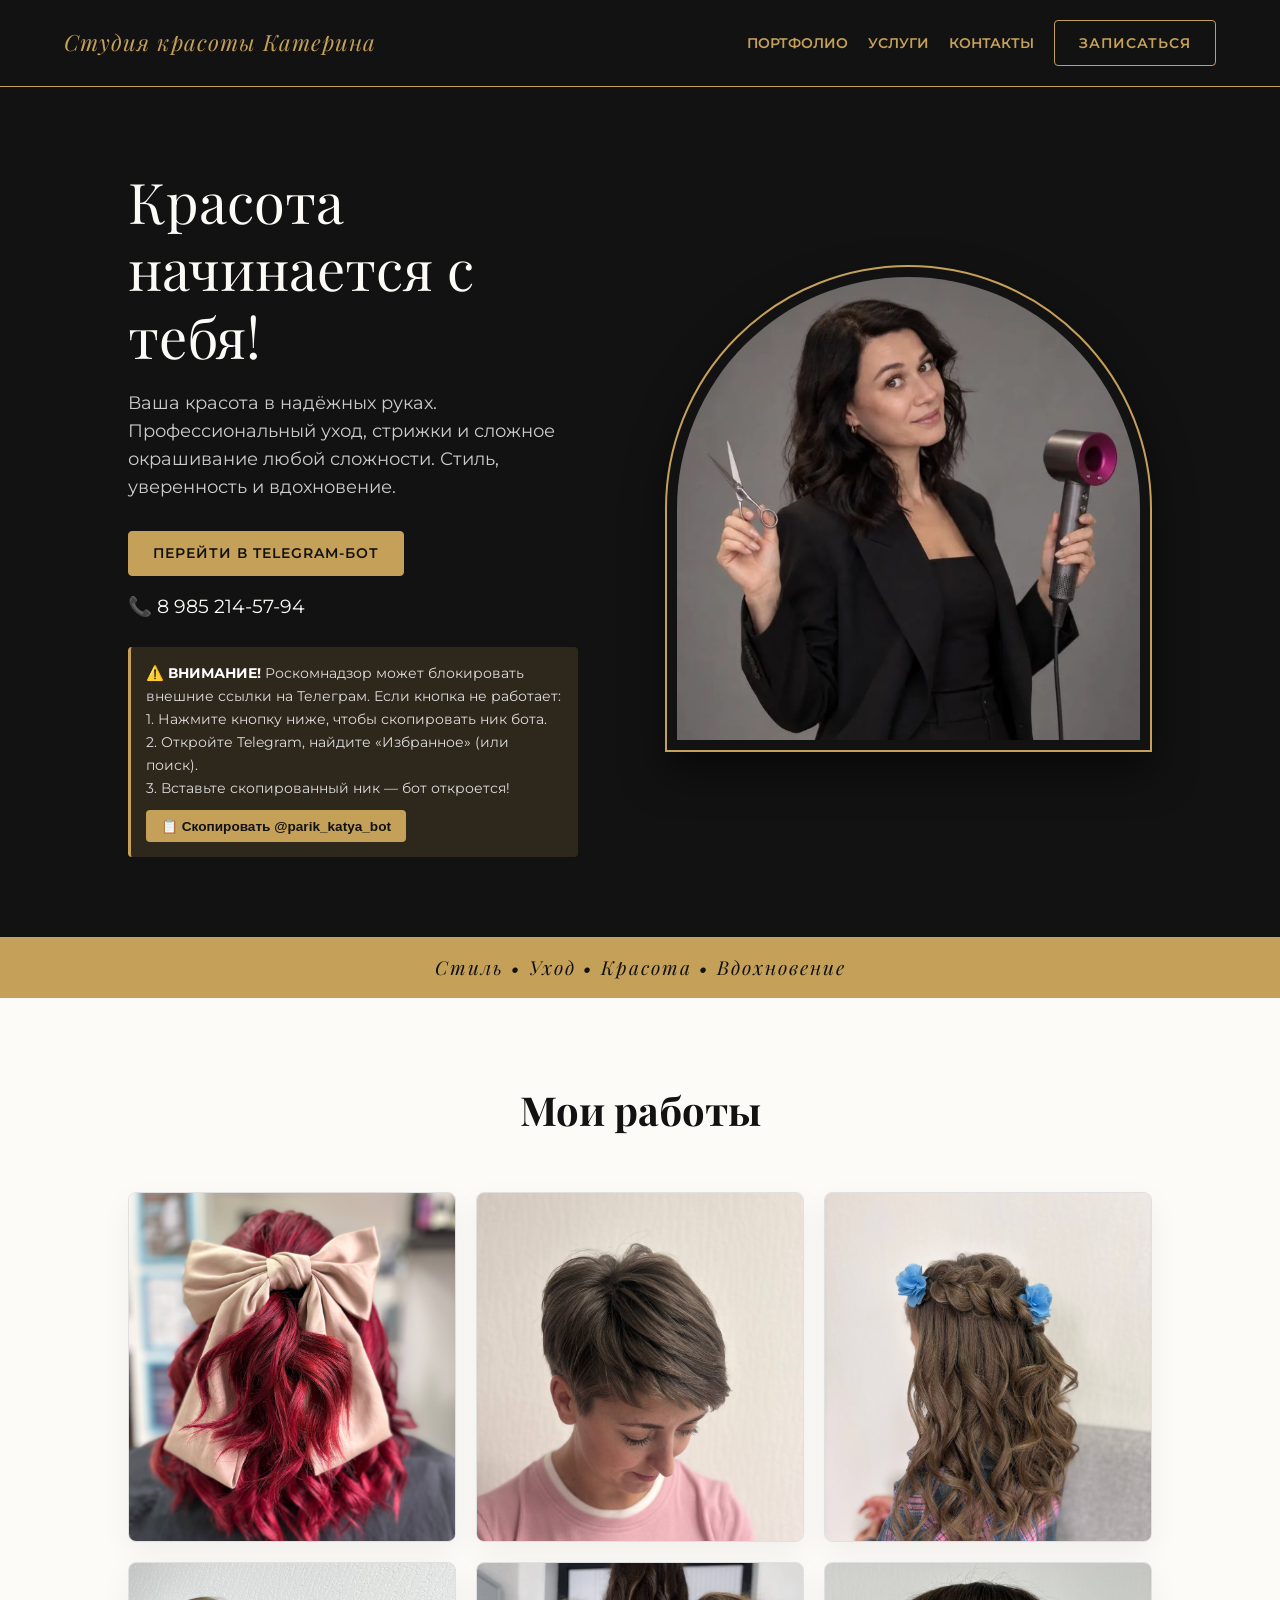
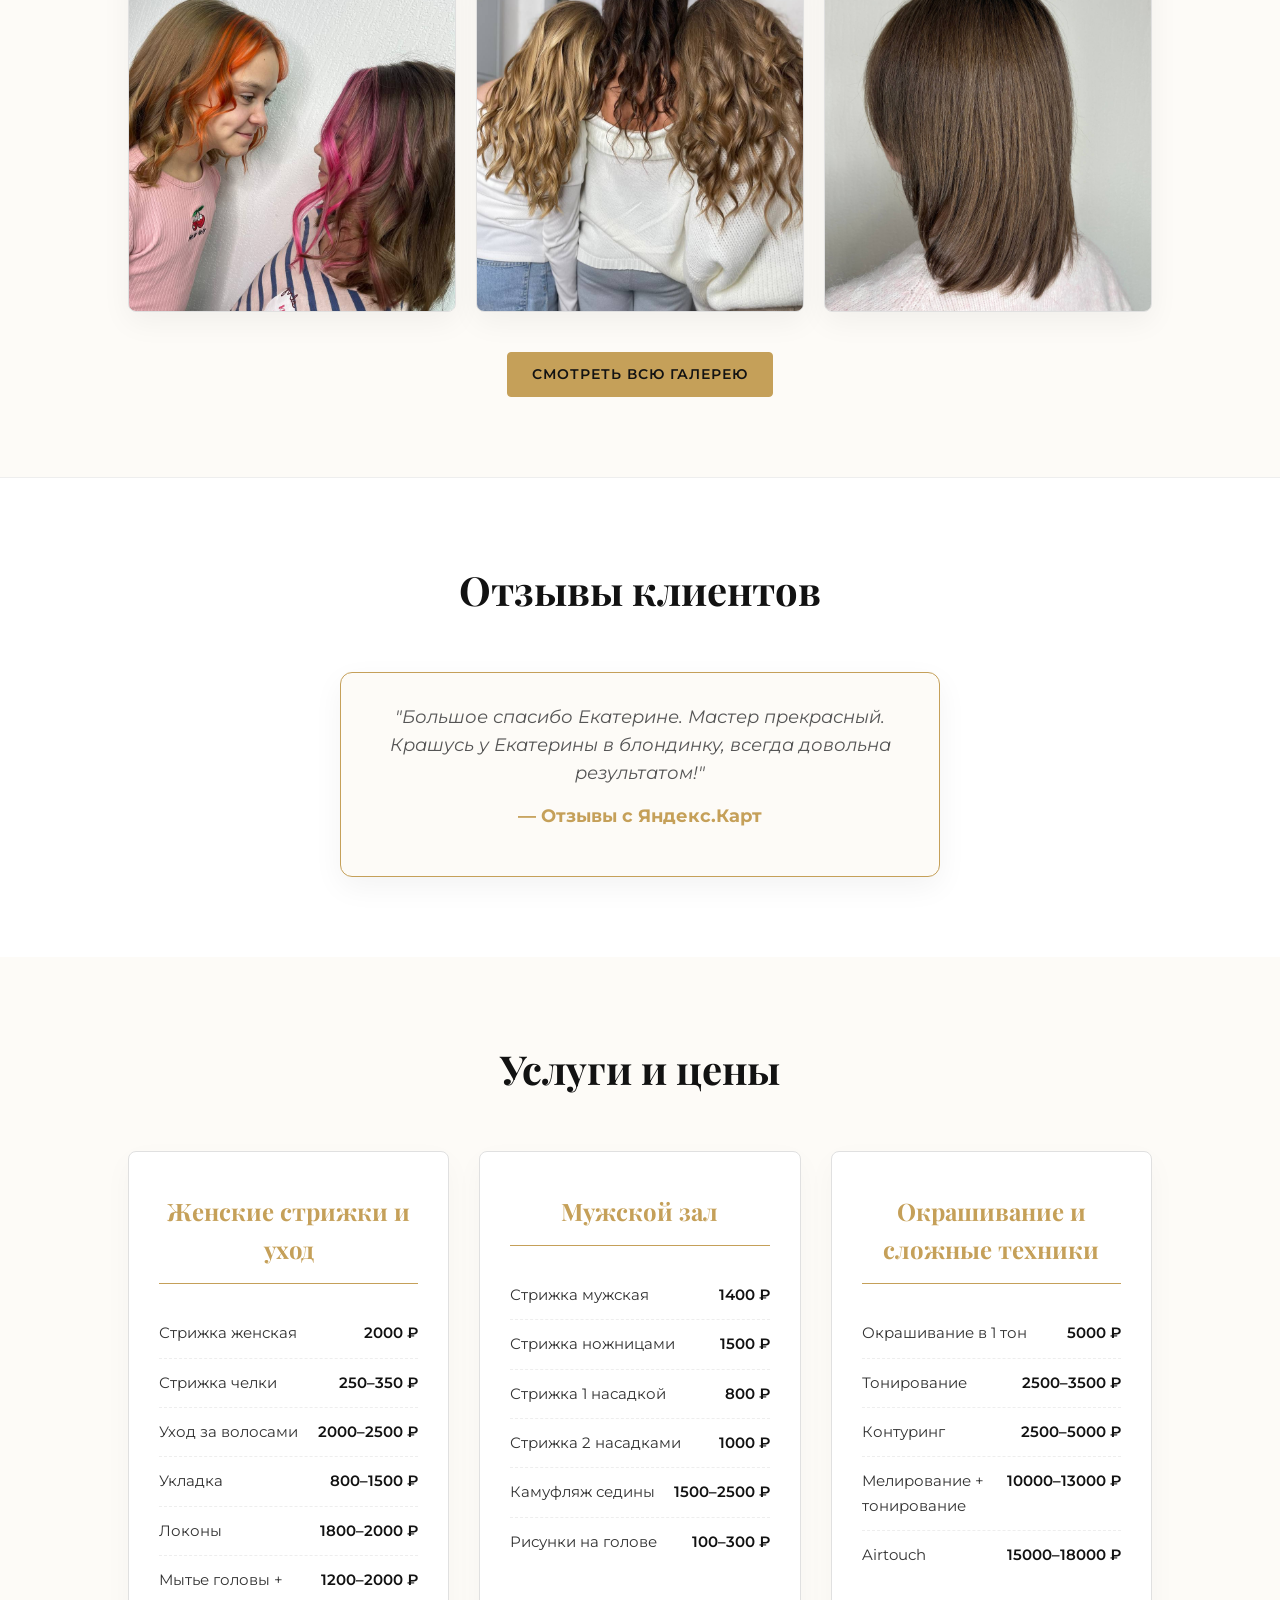
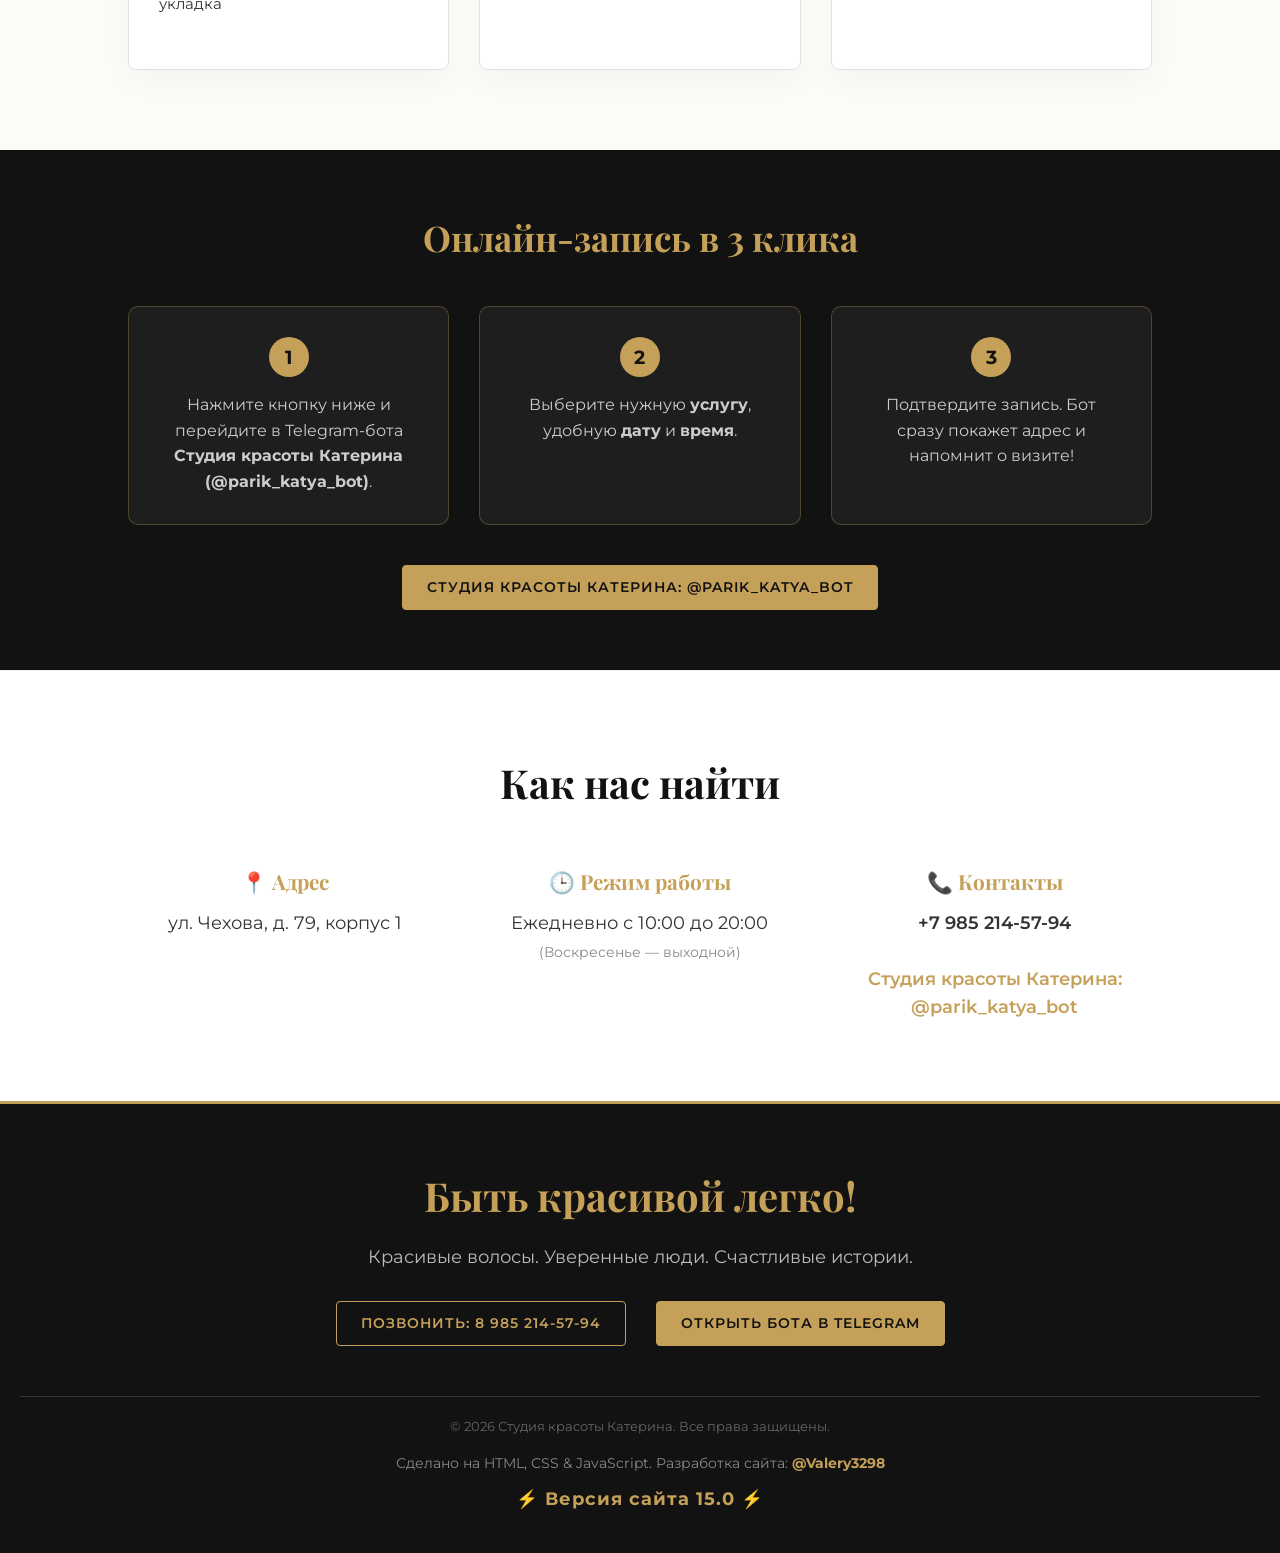
==== index.html @ 3728241c "Update index.html" ====
<!DOCTYPE html>
<html lang="ru">
<head>
    <meta charset="UTF-8">
    <meta name="viewport" content="width=device-width, initial-scale=1.0">
    <title>Студия красоты Катерина | Парикмахер-стилист</title>
    <link href="https://fonts.googleapis.com/css2?family=Montserrat:wght@300;400;600&family=Playfair+Display:ital,wght@0,400;0,600;1,400&display=swap" rel="stylesheet">
    <style>
        :root {
            --bg-dark: #121212; --bg-light: #fdfbf7; --gold: #c5a059;
            --text-light: #fdfbf7; --text-dark: #333; --warning-bg: rgba(197, 160, 89, 0.15);
        }
        * { margin: 0; padding: 0; box-sizing: border-box; }
        body { font-family: 'Montserrat', sans-serif; background-color: var(--bg-light); color: var(--text-dark); line-height: 1.6; }
        h1, h2, h3, .logo { font-family: 'Playfair Display', serif; }
        
        header { padding: 20px 5%; display: flex; justify-content: space-between; align-items: center; background: var(--bg-dark); color: var(--gold); border-bottom: 1px solid var(--gold); position: sticky; top: 0; z-index: 100; }
        .logo { font-size: 1.4rem; letter-spacing: 1px; font-style: italic; }
        
        .nav-links { display: flex; gap: 20px; align-items: center; }
        .nav-links a { color: var(--gold); text-decoration: none; font-weight: 600; transition: 0.3s; font-size: 0.9rem; text-transform: uppercase; }
        .nav-links a:hover { color: #fff; }

        .btn { display: inline-block; background-color: var(--gold); color: var(--bg-dark); padding: 12px 24px; text-decoration: none; border-radius: 4px; font-weight: 600; transition: all 0.3s; border: 1px solid var(--gold); cursor: pointer; text-transform: uppercase; font-size: 0.85rem; letter-spacing: 1px; text-align: center; line-height: 1.4; position: relative; z-index: 999; }
        .btn:hover { background-color: transparent; color: var(--gold); }
        .btn-outline { background: transparent; color: var(--gold); }
        .btn-outline:hover { background: var(--gold); color: var(--bg-dark); }
        
        .hero { display: flex; align-items: center; justify-content: space-between; padding: 80px 10%; gap: 50px; background-color: var(--bg-dark); color: var(--text-light); position: relative; }
        .hero-text { flex: 1; z-index: 10; }
        .hero-text h1 { font-size: 3.5rem; line-height: 1.2; margin-bottom: 20px; font-weight: 400; }
        .hero-text p { font-size: 1.1rem; color: #ccc; margin-bottom: 30px; max-width: 90%; }
        .hero-image { flex: 1; text-align: center; z-index: 1; position: relative; }
        .hero-image img { max-width: 100%; border-radius: 50% 50% 0 0; border: 2px solid var(--gold); padding: 10px; box-shadow: 0 20px 40px rgba(0,0,0,0.5); }
        
        .hero-actions { display: flex; flex-direction: column; gap: 15px; align-items: flex-start; position: relative; z-index: 999; }
        .phone-link { color: var(--text-light); text-decoration: none; font-size: 1.2rem; display: flex; align-items: center; gap: 10px; transition: color 0.3s; position: relative; z-index: 999; }
        .phone-link:hover { color: var(--gold); }
        
        .warning-box { background-color: var(--warning-bg); border-left: 3px solid var(--gold); padding: 15px; border-radius: 4px; margin-top: 10px; font-size: 0.9rem; color: #ddd; max-width: 450px; }
        .warning-box strong { color: #fff; }
        .warning-box .btn-copy { display: inline-block; background-color: var(--gold); color: var(--bg-dark); padding: 8px 15px; margin-top: 10px; border-radius: 4px; cursor: pointer; font-weight: bold; border: none; font-size: 0.85rem; transition: 0.3s; }
        .warning-box .btn-copy:hover { background-color: #d4af37; }

        .slogan-bar { background-color: var(--gold); color: var(--bg-dark); text-align: center; padding: 15px; font-family: 'Playfair Display', serif; font-style: italic; font-size: 1.2rem; letter-spacing: 2px; }
        
        /* ПОРТФОЛИО (сетка под 6 фото) */
        .portfolio { padding: 80px 10%; background: var(--bg-light); text-align: center; }
        .portfolio-grid { display: grid; grid-template-columns: repeat(auto-fit, minmax(300px, 1fr)); gap: 20px; margin-top: 40px; margin-bottom: 40px; }
        .portfolio-grid img { width: 100%; height: 350px; object-fit: cover; border-radius: 8px; border: 1px solid #e0e0e0; box-shadow: 0 10px 30px rgba(0,0,0,0.05); transition: 0.3s; }
        .portfolio-grid img:hover { transform: scale(1.02); border-color: var(--gold); }

        /* ОТЗЫВЫ */
        .reviews { padding: 80px 10%; background: #fff; text-align: center; border-top: 1px solid #eee; }
        .review-card { max-width: 600px; margin: 40px auto 0; background: var(--bg-light); border: 1px solid var(--gold); border-radius: 12px; padding: 30px; box-shadow: 0 10px 30px rgba(0,0,0,0.05); }
        .review-card p { font-style: italic; color: #555; margin-bottom: 15px; font-size: 1.1rem; }
        .review-card .author { font-weight: bold; color: var(--gold); font-style: normal; }

        /* УСЛУГИ */
        .services { padding: 80px 10%; background: var(--bg-light); }
        .section-title { text-align: center; font-size: 2.5rem; margin-bottom: 50px; color: var(--bg-dark); }
        .services-grid { display: grid; grid-template-columns: repeat(auto-fit, minmax(300px, 1fr)); gap: 30px; }
        .service-card { background: #fff; padding: 40px 30px; border: 1px solid #e0e0e0; border-radius: 8px; box-shadow: 0 10px 30px rgba(0,0,0,0.03); transition: transform 0.3s; }
        .service-card:hover { transform: translateY(-5px); border-color: var(--gold); }
        .service-card h3 { margin-bottom: 25px; font-size: 1.5rem; color: var(--gold); text-align: center; border-bottom: 1px solid var(--gold); padding-bottom: 15px; }
        .service-list { list-style: none; }
        .service-list li { display: flex; justify-content: space-between; padding: 12px 0; border-bottom: 1px dashed #eee; font-size: 0.95rem; }
        .service-list li:last-child { border-bottom: none; }
        .price { font-weight: 600; white-space: nowrap; margin-left: 10px; color: var(--bg-dark); }
        
        .how-to-book { background-color: var(--bg-dark); color: var(--text-light); padding: 60px 10%; text-align: center; }
        .how-to-book h2 { color: var(--gold); font-size: 2.2rem; margin-bottom: 40px; }
        .steps-grid { display: grid; grid-template-columns: repeat(auto-fit, minmax(250px, 1fr)); gap: 30px; margin-bottom: 40px; }
        .step { background: rgba(255, 255, 255, 0.05); padding: 30px; border-radius: 10px; border: 1px solid rgba(197, 160, 89, 0.3); }
        .step-number { display: inline-block; width: 40px; height: 40px; background-color: var(--gold); color: var(--bg-dark); border-radius: 50%; line-height: 40px; font-size: 1.2rem; font-weight: bold; margin-bottom: 15px; }
        .step p { font-size: 1rem; color: #ccc; }
        
        .contacts { background-color: #fff; padding: 80px 10%; border-top: 1px solid #eee; }
        .contacts-grid { display: grid; grid-template-columns: repeat(auto-fit, minmax(250px, 1fr)); gap: 40px; text-align: center; }
        .contact-item h4 { font-family: 'Playfair Display', serif; font-size: 1.3rem; color: var(--gold); margin-bottom: 10px; }
        .contact-item p { font-size: 1.1rem; color: var(--text-dark); }
        .contact-item a { color: var(--text-dark); text-decoration: none; transition: color 0.3s; font-weight: 600;}
        .contact-item a:hover { color: var(--gold); }
        
        footer { background: var(--bg-dark); color: var(--text-light); text-align: center; padding: 60px 20px 40px; border-top: 3px solid var(--gold); }
        footer h2 { font-size: 2.5rem; color: var(--gold); margin-bottom: 15px; }
        footer p { margin-bottom: 30px; color: #bbb; font-size: 1.1rem; }
        .footer-contacts { display: flex; justify-content: center; align-items: center; gap: 30px; margin-bottom: 50px; flex-wrap: wrap; }
        .copyright { font-size: 0.8rem; color: #666; border-top: 1px solid #333; padding-top: 20px; }
        .developer-credit { margin-top: 15px; font-size: 0.85rem; color: #888; }
        .developer-credit a { color: var(--gold); text-decoration: none; font-weight: bold; transition: color 0.3s; }
        .developer-credit a:hover { color: #fff; }
        
        @media (max-width: 768px) { 
            .hero { flex-direction: column; text-align: center; padding: 40px 5%; } 
            .hero-text h1 { font-size: 2.5rem; } 
            .hero-actions { align-items: center; justify-content: center; } 
            header { flex-direction: column; gap: 15px; } 
            .nav-links { flex-wrap: wrap; justify-content: center; }
            .footer-contacts { flex-direction: column; gap: 15px; } 
            .warning-box { text-align: left; border-left: 3px solid var(--gold); }
        }
    </style>
</head>
<body>

    <header>
        <div class="logo">Студия красоты Катерина</div>
        <nav class="nav-links">
            <a href="gallery.html">Портфолио</a>
            <a href="#services">Услуги</a>
            <a href="#contacts">Контакты</a>
            <a href="https://telegram.me/parik_katya_bot" target="_blank" rel="noopener noreferrer" class="btn btn-outline">Записаться</a>
        </nav>
    </header>

    <section class="hero">
        <div class="hero-text">
            <h1>Красота начинается с тебя!</h1>
            <p>Ваша красота в надёжных руках. Профессиональный уход, стрижки и сложное окрашивание любой сложности. Стиль, уверенность и вдохновение.</p>
            
            <div class="hero-actions">
                <a href="https://telegram.me/parik_katya_bot" target="_blank" rel="noopener noreferrer" class="btn">Перейти в Telegram-бот</a>
                <a href="tel:+79852145794" class="phone-link">📞 8 985 214-57-94</a>
                
                <div class="warning-box">
                    <strong>⚠️ ВНИМАНИЕ!</strong> Роскомнадзор может блокировать внешние ссылки на Телеграм. Если кнопка не работает:<br>
                    1. Нажмите кнопку ниже, чтобы скопировать ник бота.<br>
                    2. Откройте Telegram, найдите «Избранное» (или поиск).<br>
                    3. Вставьте скопированный ник — бот откроется!<br>
                    <button class="btn-copy" onclick="copyBotLink()">📋 Скопировать @parik_katya_bot</button>
                </div>
            </div>
        </div>
        <div class="hero-image">
            <img src="kate.jpg" alt="Екатерина - парикмахер-стилист">
        </div>
    </section>

    <div class="slogan-bar">
        Стиль • Уход • Красота • Вдохновение
    </div>

    <section class="portfolio">
        <h2 class="section-title">Мои работы</h2>
        <div class="portfolio-grid">
            <img src="images/red_bow.jpg" alt="Окрашивание в красный">
            <img src="images/pixie.jpg" alt="Стрижка пикси">
            
            <!-- ФОТО С КОСИЧКОЙ И ГОЛУБЫМИ ЦВЕТАМИ -->
            <img src="images/braid_blue_flowers.jpg" alt="Плетение с голубыми цветами">
            
            <img src="images/kids_pink.jpg" alt="Цветные пряди">
            <img src="images/three_girls.jpg" alt="Разные оттенки">
            <img src="images/extra2.jpg" alt="Мужская стрижка">
        </div>
        <a href="gallery.html" class="btn">Смотреть всю галерею</a>
    </section>

    <section class="reviews">
        <h2 class="section-title">Отзывы клиентов</h2>
        <div class="review-card">
            <p>"Большое спасибо Екатерине. Мастер прекрасный. Крашусь у Екатерины в блондинку, всегда довольна результатом!"</p>
            <p class="author">— Отзывы с Яндекс.Карт</p>
        </div>
    </section>

    <section class="services" id="services">
        <h2 class="section-title">Услуги и цены</h2>
        <div class="services-grid">
            <div class="service-card">
                <h3>Женские стрижки и уход</h3>
                <ul class="service-list">
                    <li><span>Стрижка женская</span> <span class="price">2000 ₽</span></li>
                    <li><span>Стрижка челки</span> <span class="price">250–350 ₽</span></li>
                    <li><span>Уход за волосами</span> <span class="price">2000–2500 ₽</span></li>
                    <li><span>Укладка</span> <span class="price">800–1500 ₽</span></li>
                    <li><span>Локоны</span> <span class="price">1800–2000 ₽</span></li>
                    <li><span>Мытье головы + укладка</span> <span class="price">1200–2000 ₽</span></li>
                </ul>
            </div>
            <div class="service-card">
                <h3>Мужской зал</h3>
                <ul class="service-list">
                    <li><span>Стрижка мужская</span> <span class="price">1400 ₽</span></li>
                    <li><span>Стрижка ножницами</span> <span class="price">1500 ₽</span></li>
                    <li><span>Стрижка 1 насадкой</span> <span class="price">800 ₽</span></li>
                    <li><span>Стрижка 2 насадками</span> <span class="price">1000 ₽</span></li>
                    <li><span>Камуфляж седины</span> <span class="price">1500–2500 ₽</span></li>
                    <li><span>Рисунки на голове</span> <span class="price">100–300 ₽</span></li>
                </ul>
            </div>
            <div class="service-card">
                <h3>Окрашивание и сложные техники</h3>
                <ul class="service-list">
                    <li><span>Окрашивание в 1 тон</span> <span class="price">5000 ₽</span></li>
                    <li><span>Тонирование</span> <span class="price">2500–3500 ₽</span></li>
                    <li><span>Контуринг</span> <span class="price">2500–5000 ₽</span></li>
                    <li><span>Мелирование + тонирование</span> <span class="price">10000–13000 ₽</span></li>
                    <li><span>Airtouch</span> <span class="price">15000–18000 ₽</span></li>
                </ul>
            </div>
        </div>
    </section>

    <section class="how-to-book">
        <h2>Онлайн-запись в 3 клика</h2>
        <div class="steps-grid">
            <div class="step">
                <div class="step-number">1</div>
                <p>Нажмите кнопку ниже и перейдите в Telegram-бота <b>Студия красоты Катерина (@parik_katya_bot)</b>.</p>
            </div>
            <div class="step">
                <div class="step-number">2</div>
                <p>Выберите нужную <b>услугу</b>, удобную <b>дату</b> и <b>время</b>.</p>
            </div>
            <div class="step">
                <div class="step-number">3</div>
                <p>Подтвердите запись. Бот сразу покажет адрес и напомнит о визите!</p>
            </div>
        </div>
        <a href="https://telegram.me/parik_katya_bot" target="_blank" rel="noopener noreferrer" class="btn">Студия красоты Катерина: @parik_katya_bot</a>
    </section>

    <section class="contacts" id="contacts">
        <h2 class="section-title">Как нас найти</h2>
        <div class="contacts-grid">
            <div class="contact-item">
                <h4>📍 Адрес</h4>
                <p>ул. Чехова, д. 79, корпус 1</p>
            </div>
            <div class="contact-item">
                <h4>🕒 Режим работы</h4>
                <p>Ежедневно с 10:00 до 20:00<br><span style="font-size: 0.9rem; color: #888;">(Воскресенье — выходной)</span></p>
            </div>
            <div class="contact-item">
                <h4>📞 Контакты</h4>
                <p><a href="tel:+79852145794">+7 985 214-57-94</a><br><br>
                <a href="https://telegram.me/parik_katya_bot" target="_blank" rel="noopener noreferrer" style="color: var(--gold);">Студия красоты Катерина: @parik_katya_bot</a></p>
            </div>
        </div>
    </section>

    <footer>
        <h2>Быть красивой легко!</h2>
        <p>Красивые волосы. Уверенные люди. Счастливые истории.</p>
        <div class="footer-contacts">
            <a href="tel:+79852145794" class="btn btn-outline">Позвонить: 8 985 214-57-94</a>
            <a href="https://telegram.me/parik_katya_bot" target="_blank" rel="noopener noreferrer" class="btn">Открыть бота в Telegram</a>
        </div>
        
        <div class="copyright">
            &copy; <span id="current-year"></span> Студия красоты Катерина. Все права защищены.<br>
            <div class="developer-credit">
                Сделано на <span>HTML, CSS & JavaScript</span>. Разработка сайта: <a href="https://t.me/Valery3298" target="_blank">@Valery3298</a>
                
            </div>
            <span style="color: var(--gold); font-weight: bold; font-size: 1.1rem; margin-top: 10px; display: inline-block; letter-spacing: 1px;">⚡ Версия сайта 15.0 ⚡</span>
        </div>
    </footer>

    <script>
        function copyBotLink() {
            const botLink = "@parik_katya_bot";
            navigator.clipboard.writeText(botLink).then(() => {
                alert("✅ Ник бота скопирован!\n\n1. Откройте Telegram.\n2. Вставьте его в строку поиска (или в Избранное).\n3. Перейдите в бота.");
            }).catch(err => {
                alert("Не удалось скопировать. Пожалуйста, выделите и скопируйте ник вручную: @parik_katya_bot");
            });
        }
        document.getElementById('current-year').textContent = new Date().getFullYear();
    </script>
</body>
</html>
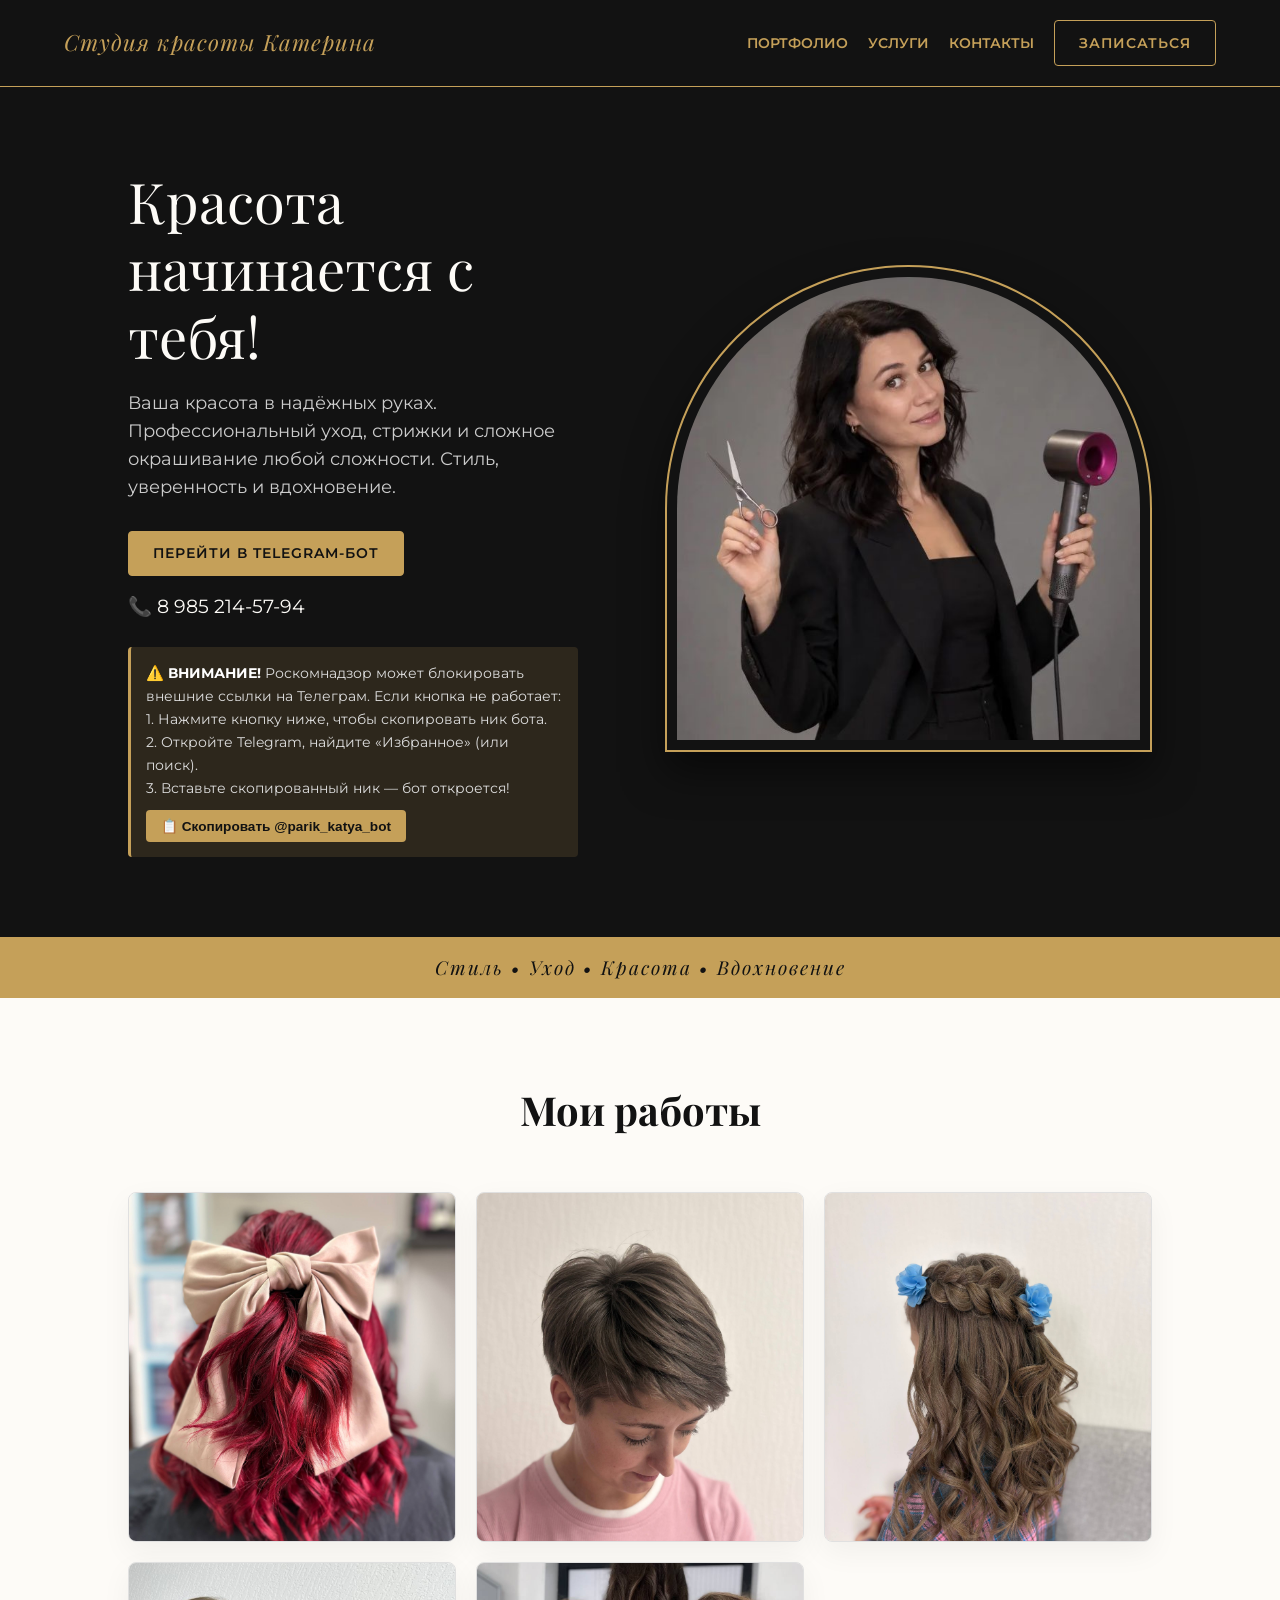
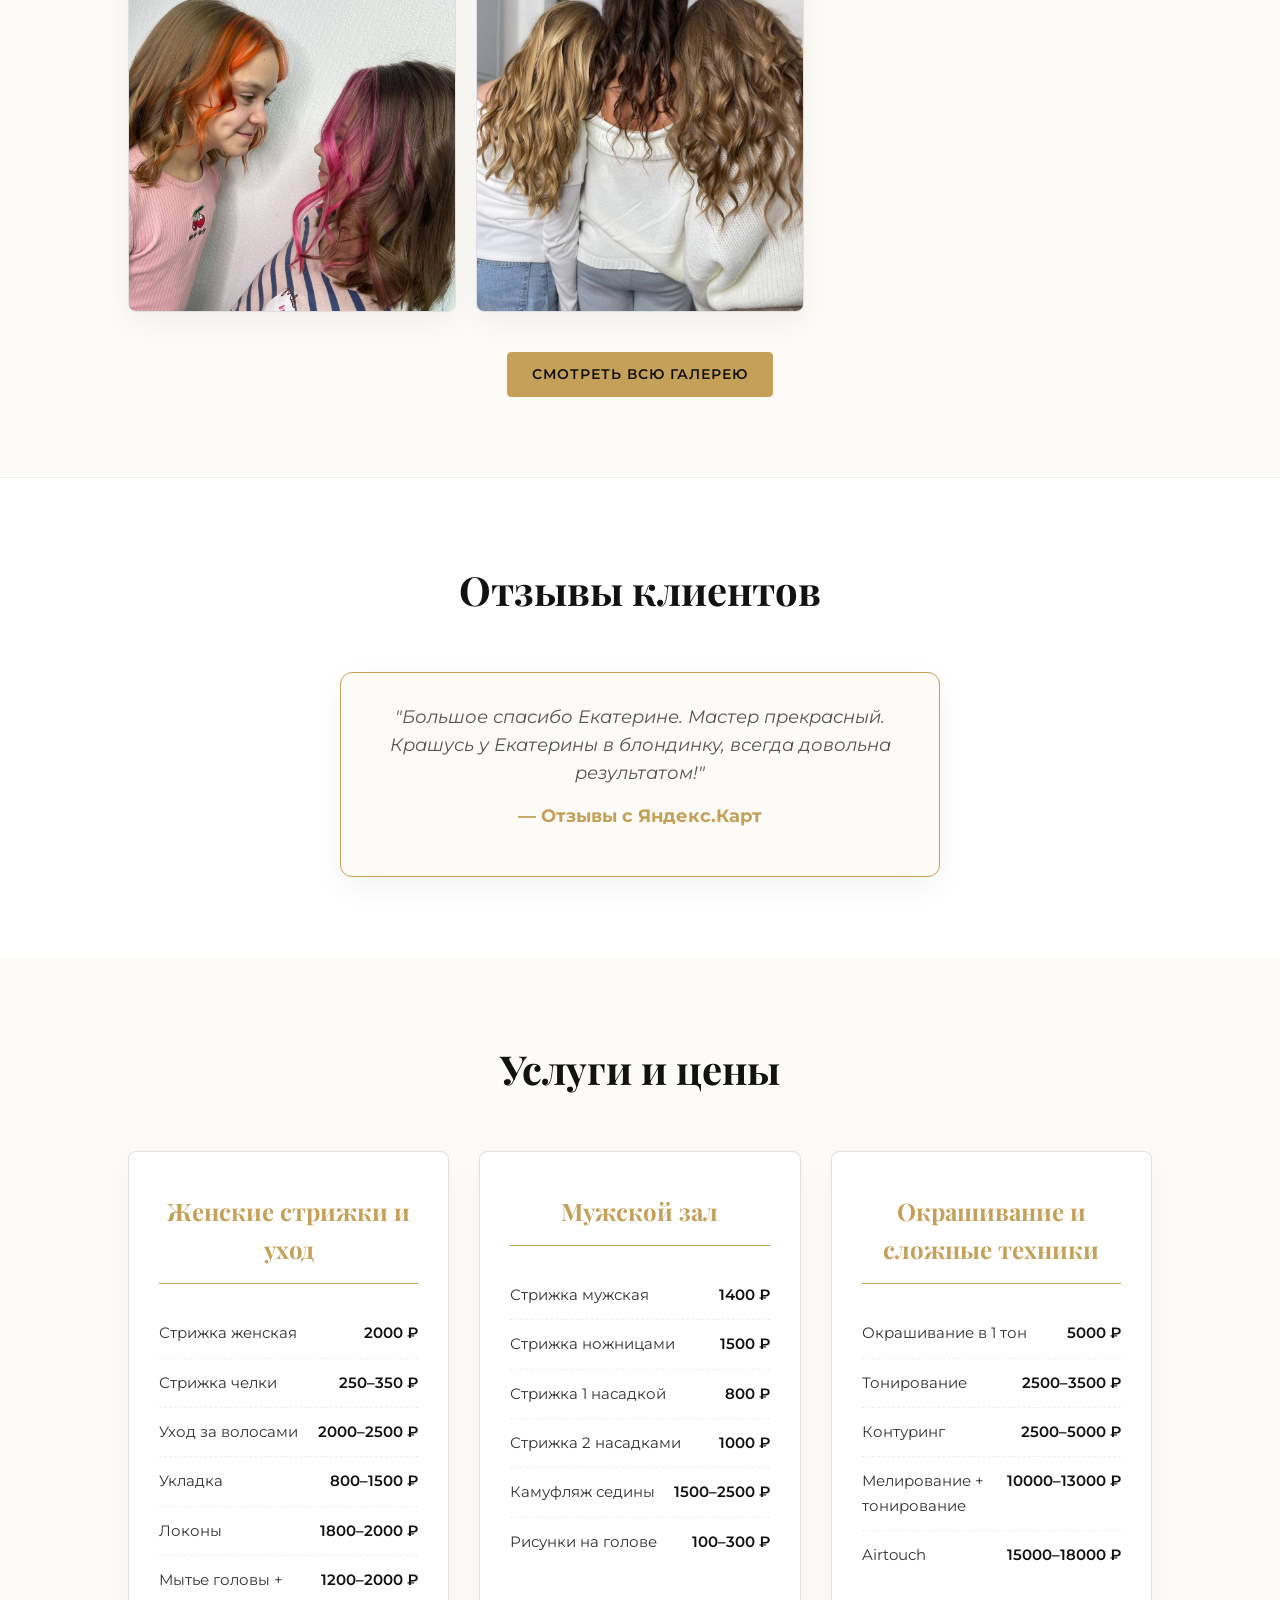
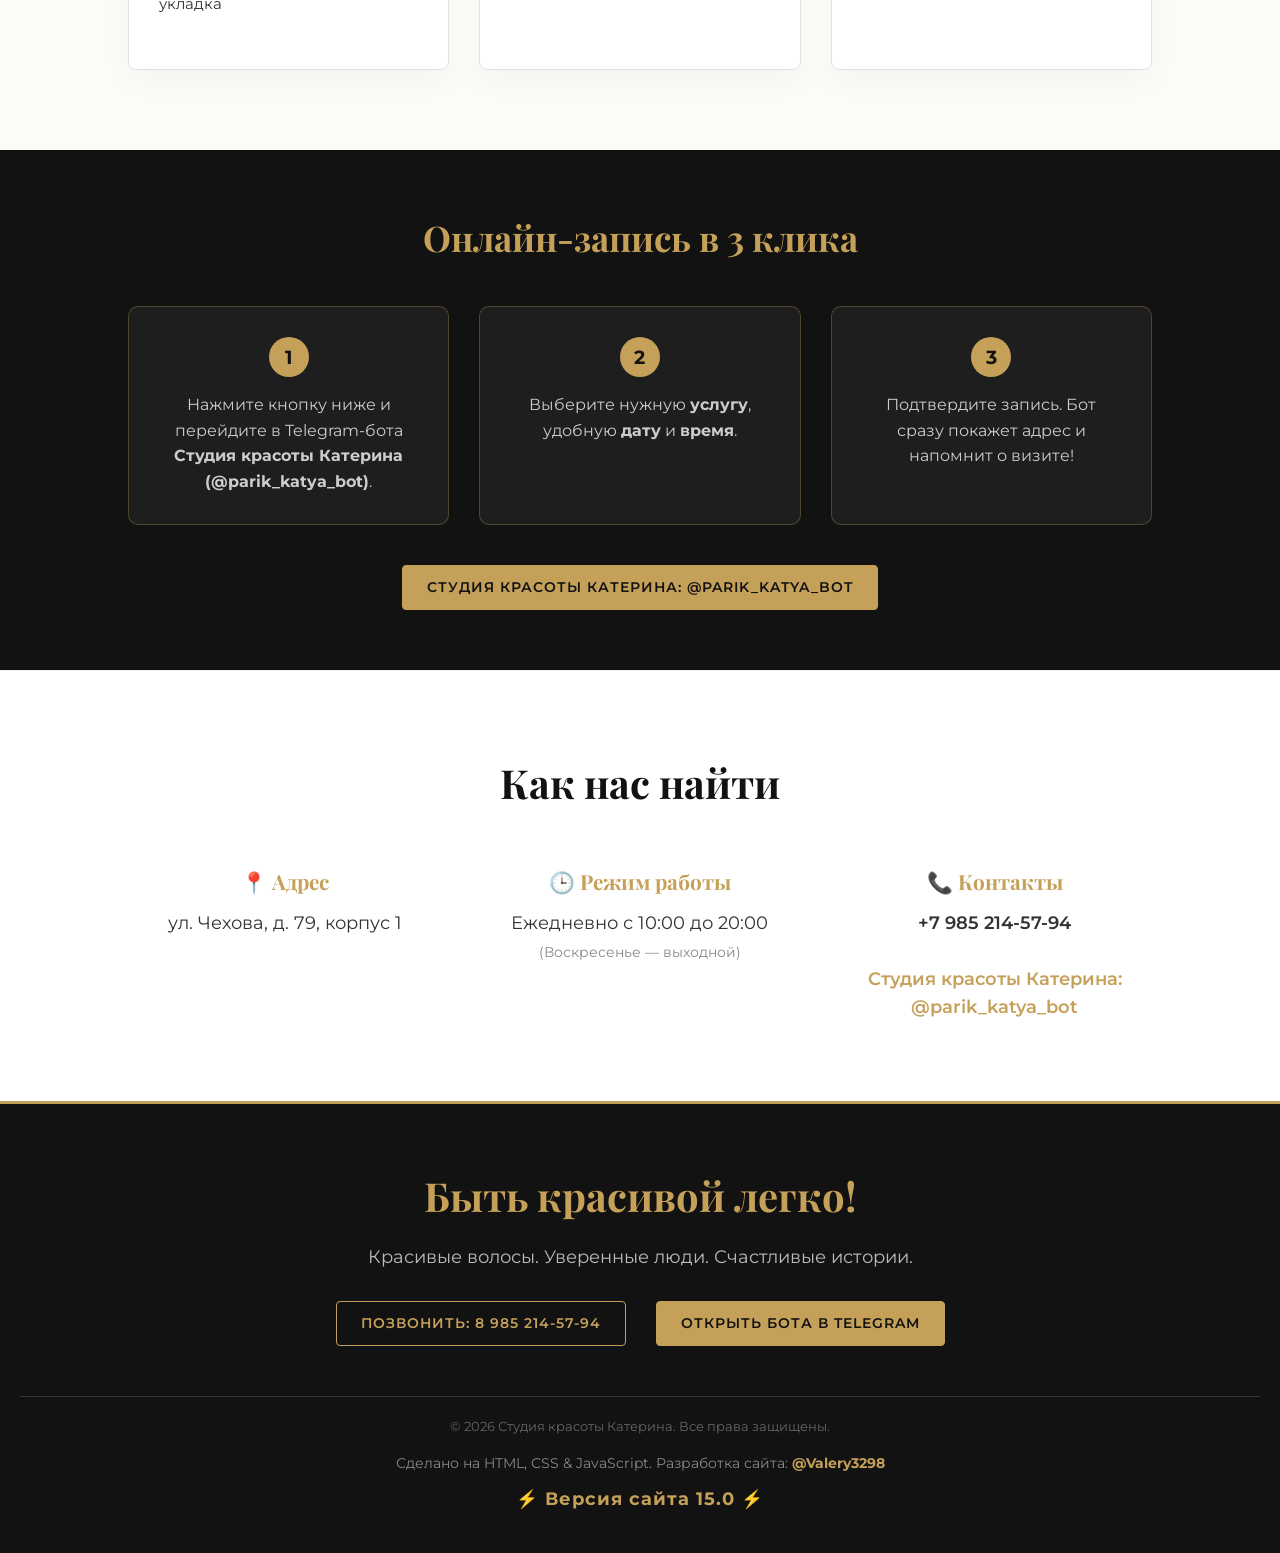
==== commit bf2f4459: "Update index.html" ====
--- a/index.html
+++ b/index.html
@@ -152,7 +152,6 @@
             
             <img src="images/kids_pink.jpg" alt="Цветные пряди">
             <img src="images/three_girls.jpg" alt="Разные оттенки">
-            <img src="images/extra2.jpg" alt="Мужская стрижка">
         </div>
         <a href="gallery.html" class="btn">Смотреть всю галерею</a>
     </section>
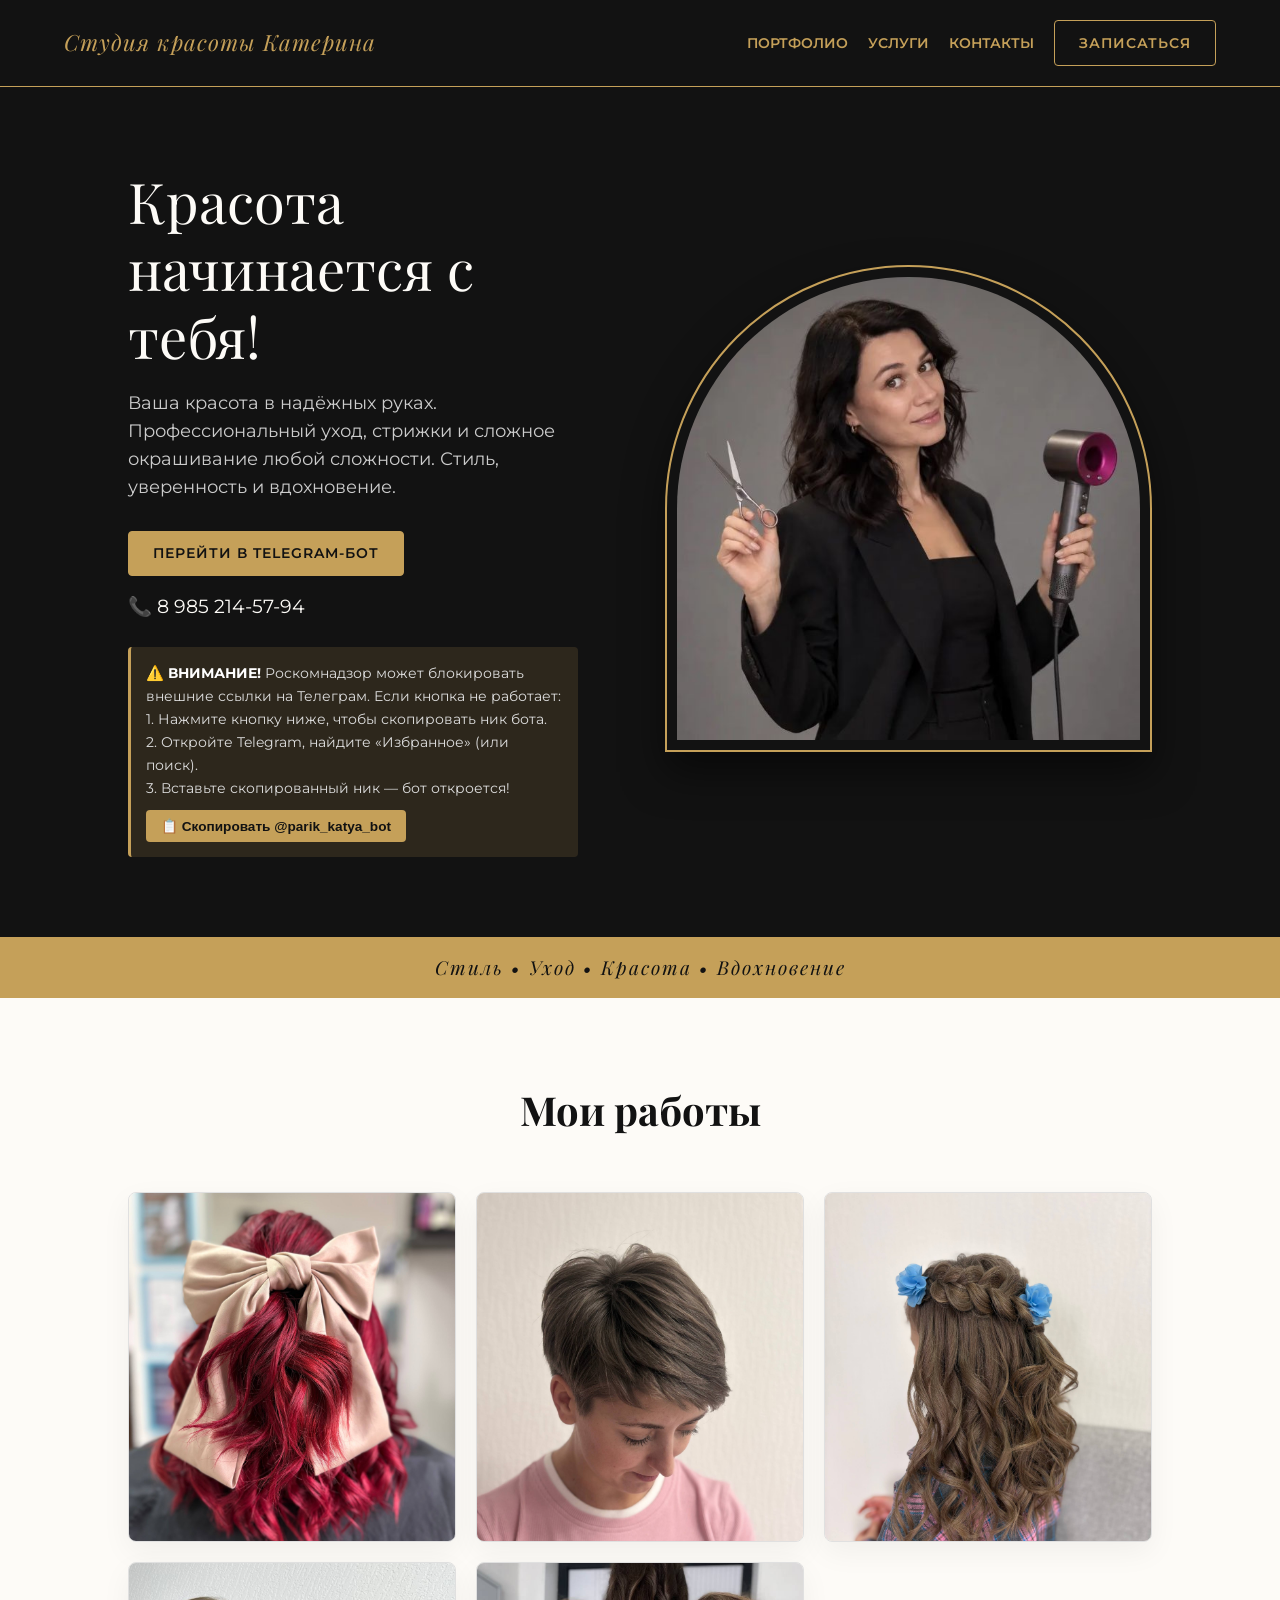
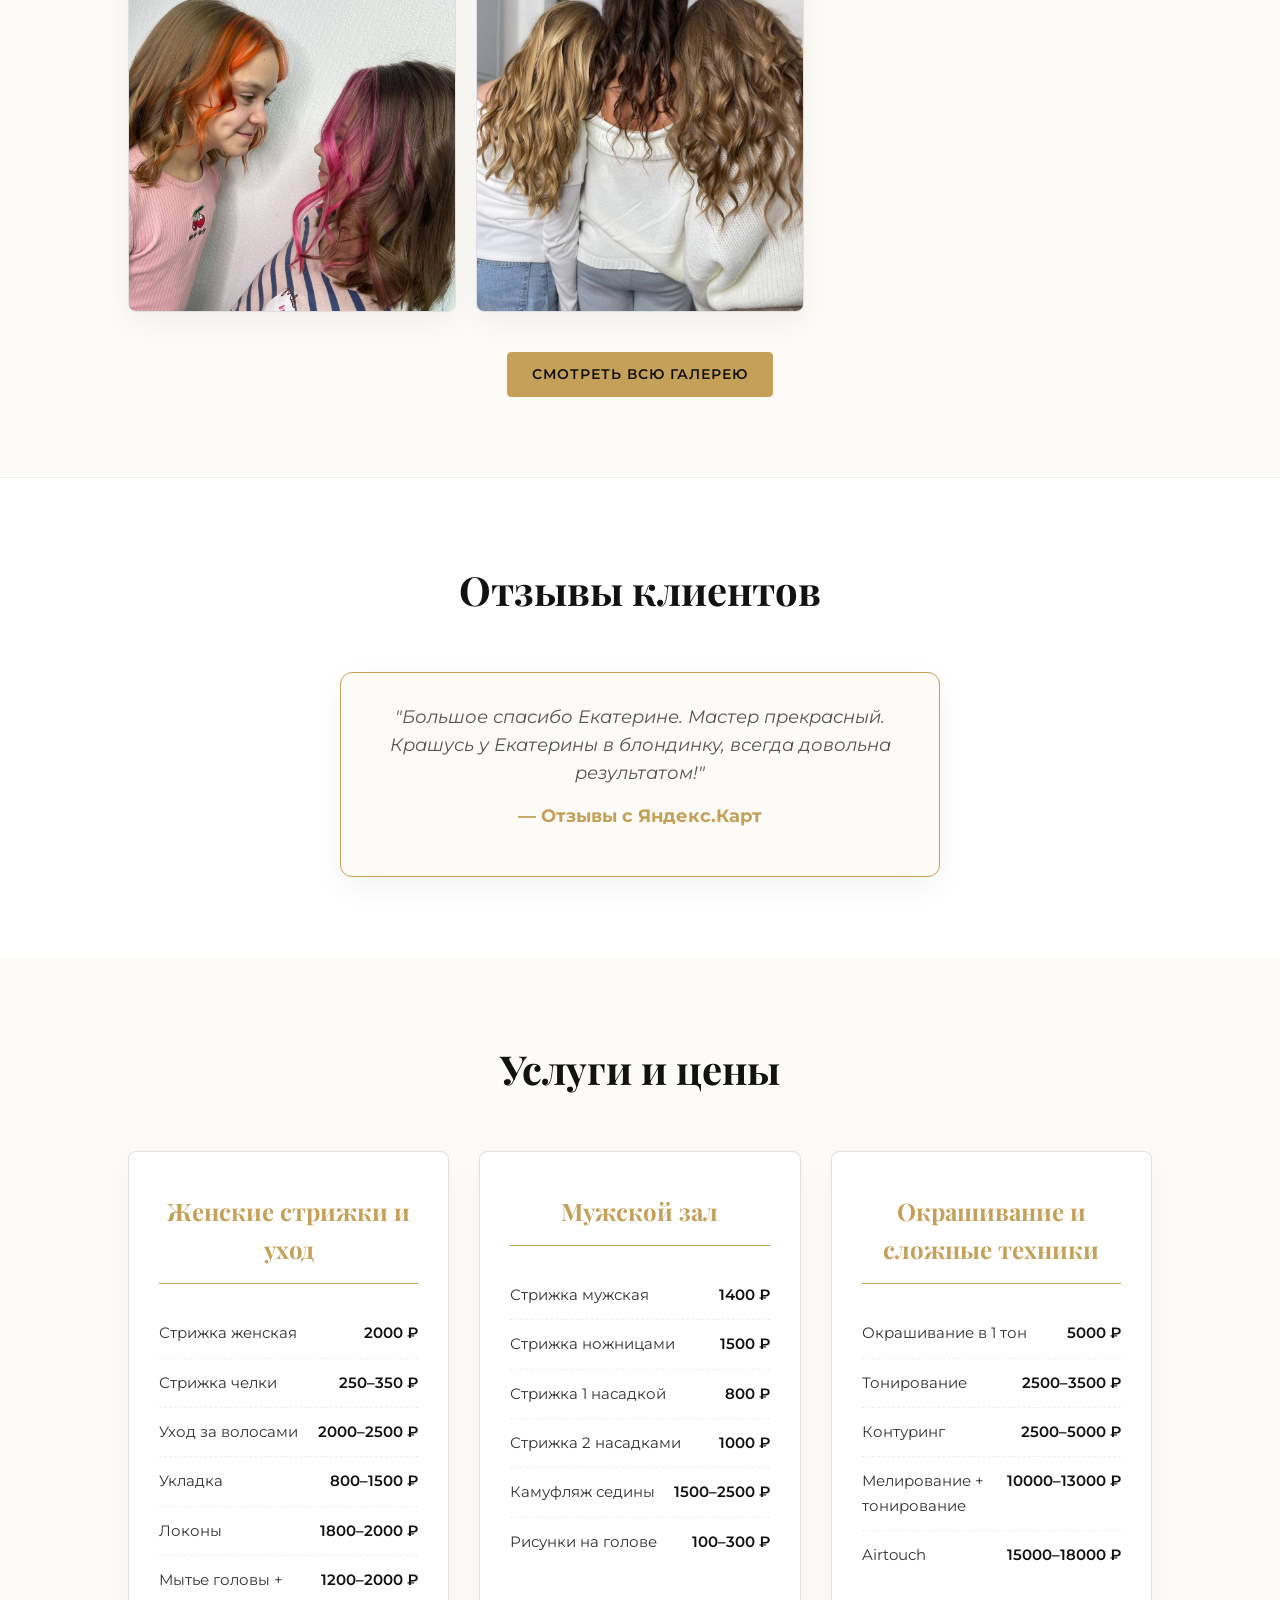
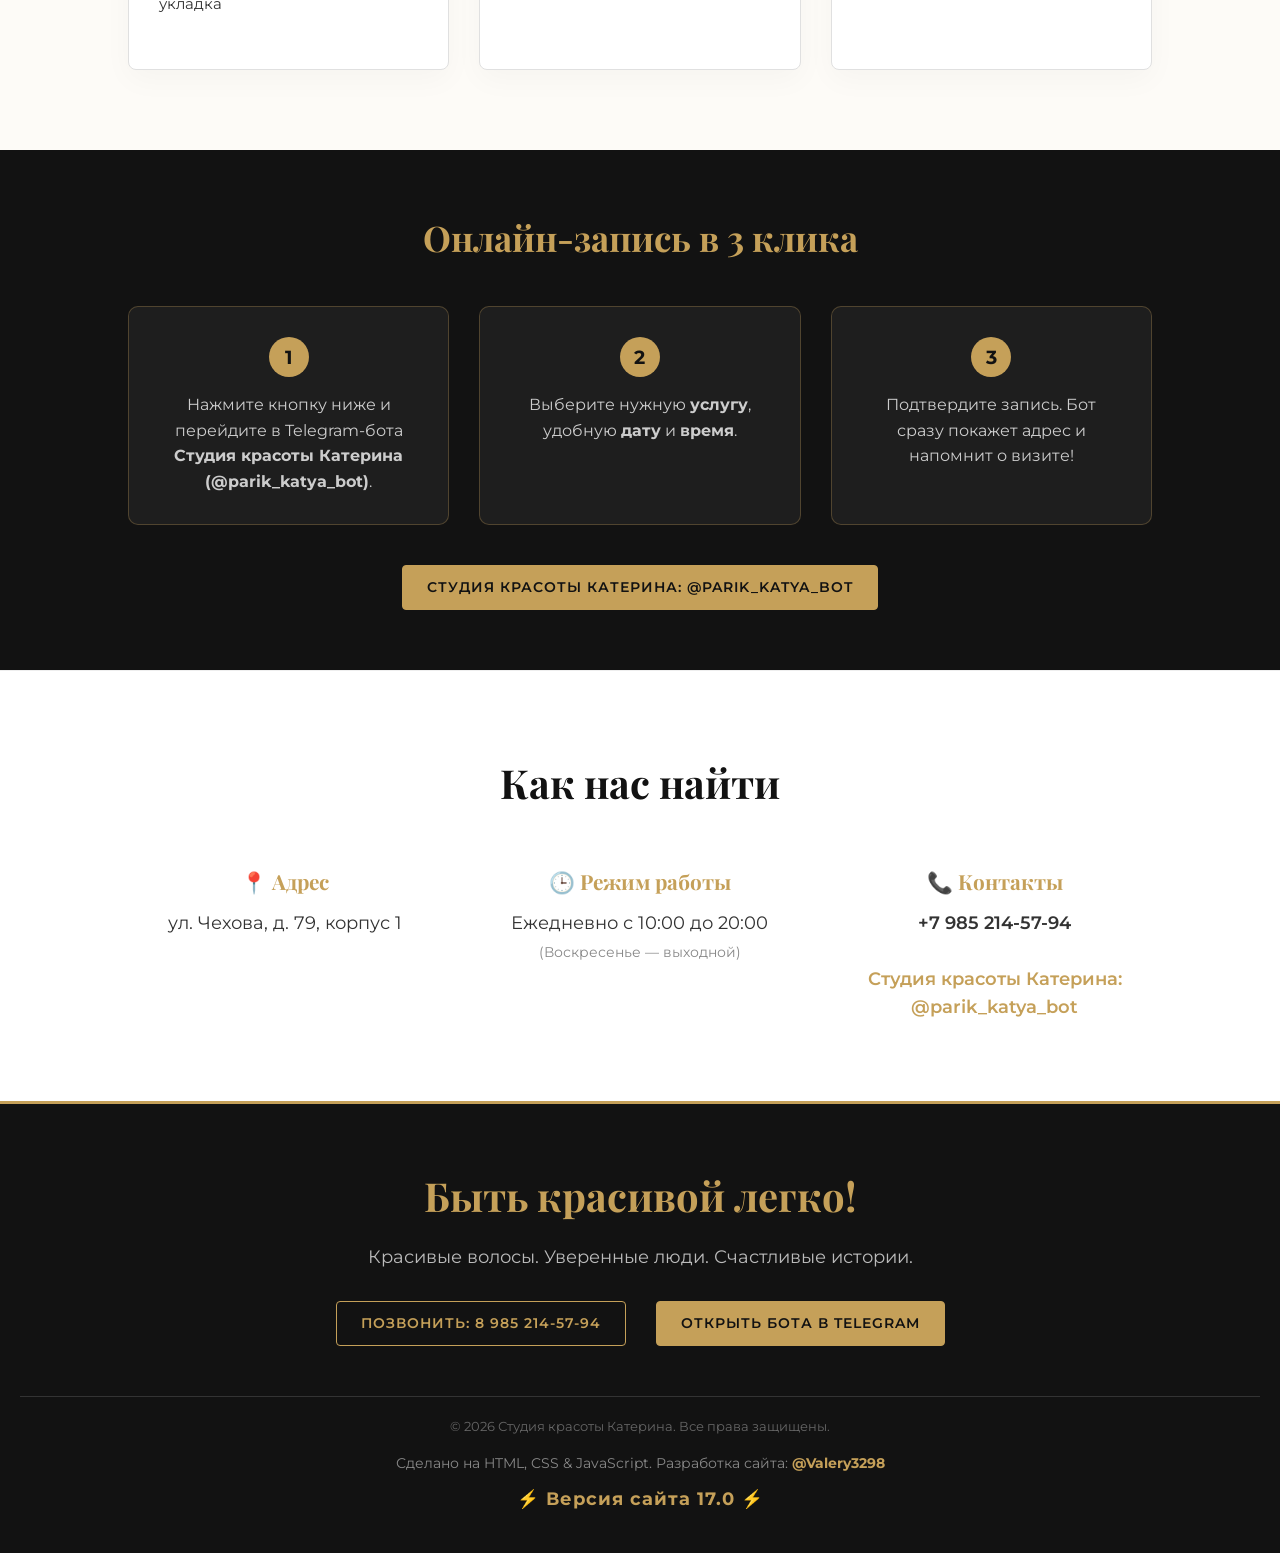
==== commit c53c81ae: "Add files via upload Обновление сайта до v17" ====
--- a/index.html
+++ b/index.html
@@ -5,102 +5,8 @@
     <meta name="viewport" content="width=device-width, initial-scale=1.0">
     <title>Студия красоты Катерина | Парикмахер-стилист</title>
     <link href="https://fonts.googleapis.com/css2?family=Montserrat:wght@300;400;600&family=Playfair+Display:ital,wght@0,400;0,600;1,400&display=swap" rel="stylesheet">
-    <style>
-        :root {
-            --bg-dark: #121212; --bg-light: #fdfbf7; --gold: #c5a059;
-            --text-light: #fdfbf7; --text-dark: #333; --warning-bg: rgba(197, 160, 89, 0.15);
-        }
-        * { margin: 0; padding: 0; box-sizing: border-box; }
-        body { font-family: 'Montserrat', sans-serif; background-color: var(--bg-light); color: var(--text-dark); line-height: 1.6; }
-        h1, h2, h3, .logo { font-family: 'Playfair Display', serif; }
-        
-        header { padding: 20px 5%; display: flex; justify-content: space-between; align-items: center; background: var(--bg-dark); color: var(--gold); border-bottom: 1px solid var(--gold); position: sticky; top: 0; z-index: 100; }
-        .logo { font-size: 1.4rem; letter-spacing: 1px; font-style: italic; }
-        
-        .nav-links { display: flex; gap: 20px; align-items: center; }
-        .nav-links a { color: var(--gold); text-decoration: none; font-weight: 600; transition: 0.3s; font-size: 0.9rem; text-transform: uppercase; }
-        .nav-links a:hover { color: #fff; }
-
-        .btn { display: inline-block; background-color: var(--gold); color: var(--bg-dark); padding: 12px 24px; text-decoration: none; border-radius: 4px; font-weight: 600; transition: all 0.3s; border: 1px solid var(--gold); cursor: pointer; text-transform: uppercase; font-size: 0.85rem; letter-spacing: 1px; text-align: center; line-height: 1.4; position: relative; z-index: 999; }
-        .btn:hover { background-color: transparent; color: var(--gold); }
-        .btn-outline { background: transparent; color: var(--gold); }
-        .btn-outline:hover { background: var(--gold); color: var(--bg-dark); }
-        
-        .hero { display: flex; align-items: center; justify-content: space-between; padding: 80px 10%; gap: 50px; background-color: var(--bg-dark); color: var(--text-light); position: relative; }
-        .hero-text { flex: 1; z-index: 10; }
-        .hero-text h1 { font-size: 3.5rem; line-height: 1.2; margin-bottom: 20px; font-weight: 400; }
-        .hero-text p { font-size: 1.1rem; color: #ccc; margin-bottom: 30px; max-width: 90%; }
-        .hero-image { flex: 1; text-align: center; z-index: 1; position: relative; }
-        .hero-image img { max-width: 100%; border-radius: 50% 50% 0 0; border: 2px solid var(--gold); padding: 10px; box-shadow: 0 20px 40px rgba(0,0,0,0.5); }
-        
-        .hero-actions { display: flex; flex-direction: column; gap: 15px; align-items: flex-start; position: relative; z-index: 999; }
-        .phone-link { color: var(--text-light); text-decoration: none; font-size: 1.2rem; display: flex; align-items: center; gap: 10px; transition: color 0.3s; position: relative; z-index: 999; }
-        .phone-link:hover { color: var(--gold); }
-        
-        .warning-box { background-color: var(--warning-bg); border-left: 3px solid var(--gold); padding: 15px; border-radius: 4px; margin-top: 10px; font-size: 0.9rem; color: #ddd; max-width: 450px; }
-        .warning-box strong { color: #fff; }
-        .warning-box .btn-copy { display: inline-block; background-color: var(--gold); color: var(--bg-dark); padding: 8px 15px; margin-top: 10px; border-radius: 4px; cursor: pointer; font-weight: bold; border: none; font-size: 0.85rem; transition: 0.3s; }
-        .warning-box .btn-copy:hover { background-color: #d4af37; }
-
-        .slogan-bar { background-color: var(--gold); color: var(--bg-dark); text-align: center; padding: 15px; font-family: 'Playfair Display', serif; font-style: italic; font-size: 1.2rem; letter-spacing: 2px; }
-        
-        /* ПОРТФОЛИО (сетка под 6 фото) */
-        .portfolio { padding: 80px 10%; background: var(--bg-light); text-align: center; }
-        .portfolio-grid { display: grid; grid-template-columns: repeat(auto-fit, minmax(300px, 1fr)); gap: 20px; margin-top: 40px; margin-bottom: 40px; }
-        .portfolio-grid img { width: 100%; height: 350px; object-fit: cover; border-radius: 8px; border: 1px solid #e0e0e0; box-shadow: 0 10px 30px rgba(0,0,0,0.05); transition: 0.3s; }
-        .portfolio-grid img:hover { transform: scale(1.02); border-color: var(--gold); }
-
-        /* ОТЗЫВЫ */
-        .reviews { padding: 80px 10%; background: #fff; text-align: center; border-top: 1px solid #eee; }
-        .review-card { max-width: 600px; margin: 40px auto 0; background: var(--bg-light); border: 1px solid var(--gold); border-radius: 12px; padding: 30px; box-shadow: 0 10px 30px rgba(0,0,0,0.05); }
-        .review-card p { font-style: italic; color: #555; margin-bottom: 15px; font-size: 1.1rem; }
-        .review-card .author { font-weight: bold; color: var(--gold); font-style: normal; }
-
-        /* УСЛУГИ */
-        .services { padding: 80px 10%; background: var(--bg-light); }
-        .section-title { text-align: center; font-size: 2.5rem; margin-bottom: 50px; color: var(--bg-dark); }
-        .services-grid { display: grid; grid-template-columns: repeat(auto-fit, minmax(300px, 1fr)); gap: 30px; }
-        .service-card { background: #fff; padding: 40px 30px; border: 1px solid #e0e0e0; border-radius: 8px; box-shadow: 0 10px 30px rgba(0,0,0,0.03); transition: transform 0.3s; }
-        .service-card:hover { transform: translateY(-5px); border-color: var(--gold); }
-        .service-card h3 { margin-bottom: 25px; font-size: 1.5rem; color: var(--gold); text-align: center; border-bottom: 1px solid var(--gold); padding-bottom: 15px; }
-        .service-list { list-style: none; }
-        .service-list li { display: flex; justify-content: space-between; padding: 12px 0; border-bottom: 1px dashed #eee; font-size: 0.95rem; }
-        .service-list li:last-child { border-bottom: none; }
-        .price { font-weight: 600; white-space: nowrap; margin-left: 10px; color: var(--bg-dark); }
-        
-        .how-to-book { background-color: var(--bg-dark); color: var(--text-light); padding: 60px 10%; text-align: center; }
-        .how-to-book h2 { color: var(--gold); font-size: 2.2rem; margin-bottom: 40px; }
-        .steps-grid { display: grid; grid-template-columns: repeat(auto-fit, minmax(250px, 1fr)); gap: 30px; margin-bottom: 40px; }
-        .step { background: rgba(255, 255, 255, 0.05); padding: 30px; border-radius: 10px; border: 1px solid rgba(197, 160, 89, 0.3); }
-        .step-number { display: inline-block; width: 40px; height: 40px; background-color: var(--gold); color: var(--bg-dark); border-radius: 50%; line-height: 40px; font-size: 1.2rem; font-weight: bold; margin-bottom: 15px; }
-        .step p { font-size: 1rem; color: #ccc; }
-        
-        .contacts { background-color: #fff; padding: 80px 10%; border-top: 1px solid #eee; }
-        .contacts-grid { display: grid; grid-template-columns: repeat(auto-fit, minmax(250px, 1fr)); gap: 40px; text-align: center; }
-        .contact-item h4 { font-family: 'Playfair Display', serif; font-size: 1.3rem; color: var(--gold); margin-bottom: 10px; }
-        .contact-item p { font-size: 1.1rem; color: var(--text-dark); }
-        .contact-item a { color: var(--text-dark); text-decoration: none; transition: color 0.3s; font-weight: 600;}
-        .contact-item a:hover { color: var(--gold); }
-        
-        footer { background: var(--bg-dark); color: var(--text-light); text-align: center; padding: 60px 20px 40px; border-top: 3px solid var(--gold); }
-        footer h2 { font-size: 2.5rem; color: var(--gold); margin-bottom: 15px; }
-        footer p { margin-bottom: 30px; color: #bbb; font-size: 1.1rem; }
-        .footer-contacts { display: flex; justify-content: center; align-items: center; gap: 30px; margin-bottom: 50px; flex-wrap: wrap; }
-        .copyright { font-size: 0.8rem; color: #666; border-top: 1px solid #333; padding-top: 20px; }
-        .developer-credit { margin-top: 15px; font-size: 0.85rem; color: #888; }
-        .developer-credit a { color: var(--gold); text-decoration: none; font-weight: bold; transition: color 0.3s; }
-        .developer-credit a:hover { color: #fff; }
-        
-        @media (max-width: 768px) { 
-            .hero { flex-direction: column; text-align: center; padding: 40px 5%; } 
-            .hero-text h1 { font-size: 2.5rem; } 
-            .hero-actions { align-items: center; justify-content: center; } 
-            header { flex-direction: column; gap: 15px; } 
-            .nav-links { flex-wrap: wrap; justify-content: center; }
-            .footer-contacts { flex-direction: column; gap: 15px; } 
-            .warning-box { text-align: left; border-left: 3px solid var(--gold); }
-        }
-    </style>
+    <link rel="stylesheet" href="style.css">
+    <link rel="stylesheet" href="style-home.css">
 </head>
 <body>
 
@@ -143,16 +49,7 @@
 
     <section class="portfolio">
         <h2 class="section-title">Мои работы</h2>
-        <div class="portfolio-grid">
-            <img src="images/red_bow.jpg" alt="Окрашивание в красный">
-            <img src="images/pixie.jpg" alt="Стрижка пикси">
-            
-            <!-- ФОТО С КОСИЧКОЙ И ГОЛУБЫМИ ЦВЕТАМИ -->
-            <img src="images/braid_blue_flowers.jpg" alt="Плетение с голубыми цветами">
-            
-            <img src="images/kids_pink.jpg" alt="Цветные пряди">
-            <img src="images/three_girls.jpg" alt="Разные оттенки">
-        </div>
+        <div class="portfolio-grid" id="portfolio-grid"></div>
         <a href="gallery.html" class="btn">Смотреть всю галерею</a>
     </section>
 
@@ -252,13 +149,26 @@
             &copy; <span id="current-year"></span> Студия красоты Катерина. Все права защищены.<br>
             <div class="developer-credit">
                 Сделано на <span>HTML, CSS & JavaScript</span>. Разработка сайта: <a href="https://t.me/Valery3298" target="_blank">@Valery3298</a>
-                
             </div>
-            <span style="color: var(--gold); font-weight: bold; font-size: 1.1rem; margin-top: 10px; display: inline-block; letter-spacing: 1px;">⚡ Версия сайта 15.0 ⚡</span>
+            <span style="color: var(--gold); font-weight: bold; font-size: 1.1rem; margin-top: 10px; display: inline-block; letter-spacing: 1px;">⚡ Версия сайта 17.0 ⚡</span>
         </div>
     </footer>
 
+    <script src="photos.js"></script>
     <script>
+        // Рендер витрины на главной: фото с полем featured, по порядку
+        const portfolioGrid = document.getElementById('portfolio-grid');
+        photos
+            .filter(p => p.featured)
+            .sort((a, b) => a.featured - b.featured)
+            .forEach(p => {
+                const img = document.createElement('img');
+                img.src = p.src;
+                img.alt = p.alt;
+                img.loading = 'lazy';
+                portfolioGrid.appendChild(img);
+            });
+
         function copyBotLink() {
             const botLink = "@parik_katya_bot";
             navigator.clipboard.writeText(botLink).then(() => {
@@ -270,4 +180,4 @@
         document.getElementById('current-year').textContent = new Date().getFullYear();
     </script>
 </body>
-</html>
+</html>
--- a/style.css
+++ b/style.css
@@ -0,0 +1,96 @@
+/* ============================================================
+   ОБЩИЕ СТИЛИ ДЛЯ ВСЕХ СТРАНИЦ
+   Шрифты, переменные, шапка, кнопки, базовый футер.
+   Меняешь здесь — меняется на всём сайте.
+   ============================================================ */
+
+:root {
+    --bg-dark: #121212;
+    --bg-light: #fdfbf7;
+    --gold: #c5a059;
+    --text-light: #fdfbf7;
+    --text-dark: #333;
+    --warning-bg: rgba(197, 160, 89, 0.15);
+}
+
+* { margin: 0; padding: 0; box-sizing: border-box; }
+
+body {
+    font-family: 'Montserrat', sans-serif;
+    background-color: var(--bg-light);
+    color: var(--text-dark);
+    line-height: 1.6;
+}
+
+h1, h2, h3, .logo { font-family: 'Playfair Display', serif; }
+
+/* --- Шапка --- */
+header {
+    padding: 20px 5%;
+    display: flex;
+    justify-content: space-between;
+    align-items: center;
+    background: var(--bg-dark);
+    color: var(--gold);
+    border-bottom: 1px solid var(--gold);
+    position: sticky;
+    top: 0;
+    z-index: 100;
+}
+
+.logo { font-size: 1.4rem; letter-spacing: 1px; font-style: italic; }
+
+.nav-links { display: flex; gap: 20px; align-items: center; }
+.nav-links a {
+    color: var(--gold);
+    text-decoration: none;
+    font-weight: 600;
+    transition: 0.3s;
+    font-size: 0.9rem;
+    text-transform: uppercase;
+}
+.nav-links a:hover { color: #fff; }
+
+/* --- Кнопки --- */
+.btn {
+    display: inline-block;
+    background-color: var(--gold);
+    color: var(--bg-dark);
+    padding: 12px 24px;
+    text-decoration: none;
+    border-radius: 4px;
+    font-weight: 600;
+    transition: all 0.3s;
+    border: 1px solid var(--gold);
+    cursor: pointer;
+    text-transform: uppercase;
+    font-size: 0.85rem;
+    letter-spacing: 1px;
+    text-align: center;
+    line-height: 1.4;
+    position: relative;
+    z-index: 999;
+}
+.btn:hover { background-color: transparent; color: var(--gold); }
+
+/* --- Заголовки секций --- */
+.section-title {
+    text-align: center;
+    font-size: 2.5rem;
+    margin-bottom: 50px;
+    color: var(--bg-dark);
+}
+
+/* --- Базовый футер (общая часть) --- */
+footer {
+    background: var(--bg-dark);
+    color: var(--text-light);
+    text-align: center;
+    border-top: 3px solid var(--gold);
+}
+
+/* --- Мобильная адаптация шапки (общая) --- */
+@media (max-width: 768px) {
+    header { flex-direction: column; gap: 15px; }
+    .nav-links { flex-wrap: wrap; justify-content: center; }
+}
--- a/style-home.css
+++ b/style-home.css
@@ -0,0 +1,249 @@
+/* ============================================================
+   СТИЛИ ТОЛЬКО ДЛЯ ГЛАВНОЙ СТРАНИЦЫ (index.html)
+   ============================================================ */
+
+/* --- Кнопка-контур --- */
+.btn-outline { background: transparent; color: var(--gold); }
+.btn-outline:hover { background: var(--gold); color: var(--bg-dark); }
+
+/* --- Hero-блок --- */
+.hero {
+    display: flex;
+    align-items: center;
+    justify-content: space-between;
+    padding: 80px 10%;
+    gap: 50px;
+    background-color: var(--bg-dark);
+    color: var(--text-light);
+    position: relative;
+}
+.hero-text { flex: 1; z-index: 10; }
+.hero-text h1 { font-size: 3.5rem; line-height: 1.2; margin-bottom: 20px; font-weight: 400; }
+.hero-text p { font-size: 1.1rem; color: #ccc; margin-bottom: 30px; max-width: 90%; }
+.hero-image { flex: 1; text-align: center; z-index: 1; position: relative; }
+.hero-image img {
+    max-width: 100%;
+    border-radius: 50% 50% 0 0;
+    border: 2px solid var(--gold);
+    padding: 10px;
+    box-shadow: 0 20px 40px rgba(0,0,0,0.5);
+}
+
+.hero-actions {
+    display: flex;
+    flex-direction: column;
+    gap: 15px;
+    align-items: flex-start;
+    position: relative;
+    z-index: 999;
+}
+
+.phone-link {
+    color: var(--text-light);
+    text-decoration: none;
+    font-size: 1.2rem;
+    display: flex;
+    align-items: center;
+    gap: 10px;
+    transition: color 0.3s;
+    position: relative;
+    z-index: 999;
+}
+.phone-link:hover { color: var(--gold); }
+
+/* --- Блок предупреждения о Роскомнадзоре --- */
+.warning-box {
+    background-color: var(--warning-bg);
+    border-left: 3px solid var(--gold);
+    padding: 15px;
+    border-radius: 4px;
+    margin-top: 10px;
+    font-size: 0.9rem;
+    color: #ddd;
+    max-width: 450px;
+}
+.warning-box strong { color: #fff; }
+.warning-box .btn-copy {
+    display: inline-block;
+    background-color: var(--gold);
+    color: var(--bg-dark);
+    padding: 8px 15px;
+    margin-top: 10px;
+    border-radius: 4px;
+    cursor: pointer;
+    font-weight: bold;
+    border: none;
+    font-size: 0.85rem;
+    transition: 0.3s;
+}
+.warning-box .btn-copy:hover { background-color: #d4af37; }
+
+/* --- Полоса со слоганом --- */
+.slogan-bar {
+    background-color: var(--gold);
+    color: var(--bg-dark);
+    text-align: center;
+    padding: 15px;
+    font-family: 'Playfair Display', serif;
+    font-style: italic;
+    font-size: 1.2rem;
+    letter-spacing: 2px;
+}
+
+/* --- Витрина портфолио на главной --- */
+.portfolio { padding: 80px 10%; background: var(--bg-light); text-align: center; }
+.portfolio-grid {
+    display: grid;
+    grid-template-columns: repeat(auto-fit, minmax(300px, 1fr));
+    gap: 20px;
+    margin-top: 40px;
+    margin-bottom: 40px;
+}
+.portfolio-grid img {
+    width: 100%;
+    height: 350px;
+    object-fit: cover;
+    border-radius: 8px;
+    border: 1px solid #e0e0e0;
+    box-shadow: 0 10px 30px rgba(0,0,0,0.05);
+    transition: 0.3s;
+}
+.portfolio-grid img:hover { transform: scale(1.02); border-color: var(--gold); }
+
+/* --- Отзывы --- */
+.reviews { padding: 80px 10%; background: #fff; text-align: center; border-top: 1px solid #eee; }
+.review-card {
+    max-width: 600px;
+    margin: 40px auto 0;
+    background: var(--bg-light);
+    border: 1px solid var(--gold);
+    border-radius: 12px;
+    padding: 30px;
+    box-shadow: 0 10px 30px rgba(0,0,0,0.05);
+}
+.review-card p { font-style: italic; color: #555; margin-bottom: 15px; font-size: 1.1rem; }
+.review-card .author { font-weight: bold; color: var(--gold); font-style: normal; }
+
+/* --- Услуги --- */
+.services { padding: 80px 10%; background: var(--bg-light); }
+.services-grid { display: grid; grid-template-columns: repeat(auto-fit, minmax(300px, 1fr)); gap: 30px; }
+.service-card {
+    background: #fff;
+    padding: 40px 30px;
+    border: 1px solid #e0e0e0;
+    border-radius: 8px;
+    box-shadow: 0 10px 30px rgba(0,0,0,0.03);
+    transition: transform 0.3s;
+}
+.service-card:hover { transform: translateY(-5px); border-color: var(--gold); }
+.service-card h3 {
+    margin-bottom: 25px;
+    font-size: 1.5rem;
+    color: var(--gold);
+    text-align: center;
+    border-bottom: 1px solid var(--gold);
+    padding-bottom: 15px;
+}
+.service-list { list-style: none; }
+.service-list li {
+    display: flex;
+    justify-content: space-between;
+    padding: 12px 0;
+    border-bottom: 1px dashed #eee;
+    font-size: 0.95rem;
+}
+.service-list li:last-child { border-bottom: none; }
+.price { font-weight: 600; white-space: nowrap; margin-left: 10px; color: var(--bg-dark); }
+
+/* --- Блок «Онлайн-запись в 3 клика» --- */
+.how-to-book {
+    background-color: var(--bg-dark);
+    color: var(--text-light);
+    padding: 60px 10%;
+    text-align: center;
+}
+.how-to-book h2 { color: var(--gold); font-size: 2.2rem; margin-bottom: 40px; }
+.steps-grid {
+    display: grid;
+    grid-template-columns: repeat(auto-fit, minmax(250px, 1fr));
+    gap: 30px;
+    margin-bottom: 40px;
+}
+.step {
+    background: rgba(255, 255, 255, 0.05);
+    padding: 30px;
+    border-radius: 10px;
+    border: 1px solid rgba(197, 160, 89, 0.3);
+}
+.step-number {
+    display: inline-block;
+    width: 40px;
+    height: 40px;
+    background-color: var(--gold);
+    color: var(--bg-dark);
+    border-radius: 50%;
+    line-height: 40px;
+    font-size: 1.2rem;
+    font-weight: bold;
+    margin-bottom: 15px;
+}
+.step p { font-size: 1rem; color: #ccc; }
+
+/* --- Контакты --- */
+.contacts { background-color: #fff; padding: 80px 10%; border-top: 1px solid #eee; }
+.contacts-grid {
+    display: grid;
+    grid-template-columns: repeat(auto-fit, minmax(250px, 1fr));
+    gap: 40px;
+    text-align: center;
+}
+.contact-item h4 {
+    font-family: 'Playfair Display', serif;
+    font-size: 1.3rem;
+    color: var(--gold);
+    margin-bottom: 10px;
+}
+.contact-item p { font-size: 1.1rem; color: var(--text-dark); }
+.contact-item a {
+    color: var(--text-dark);
+    text-decoration: none;
+    transition: color 0.3s;
+    font-weight: 600;
+}
+.contact-item a:hover { color: var(--gold); }
+
+/* --- Футер главной (расширенный) --- */
+footer { padding: 60px 20px 40px; }
+footer h2 { font-size: 2.5rem; color: var(--gold); margin-bottom: 15px; }
+footer p { margin-bottom: 30px; color: #bbb; font-size: 1.1rem; }
+.footer-contacts {
+    display: flex;
+    justify-content: center;
+    align-items: center;
+    gap: 30px;
+    margin-bottom: 50px;
+    flex-wrap: wrap;
+}
+.copyright {
+    font-size: 0.8rem;
+    color: #666;
+    border-top: 1px solid #333;
+    padding-top: 20px;
+}
+.developer-credit { margin-top: 15px; font-size: 0.85rem; color: #888; }
+.developer-credit a {
+    color: var(--gold);
+    text-decoration: none;
+    font-weight: bold;
+    transition: color 0.3s;
+}
+.developer-credit a:hover { color: #fff; }
+
+/* --- Мобильная адаптация главной --- */
+@media (max-width: 768px) {
+    .hero { flex-direction: column; text-align: center; padding: 40px 5%; }
+    .hero-text h1 { font-size: 2.5rem; }
+    .hero-actions { align-items: center; justify-content: center; }
+    .footer-contacts { flex-direction: column; gap: 15px; }
+    .warning-box { text-align: left; border-left: 3px solid var(--gold); }
+}
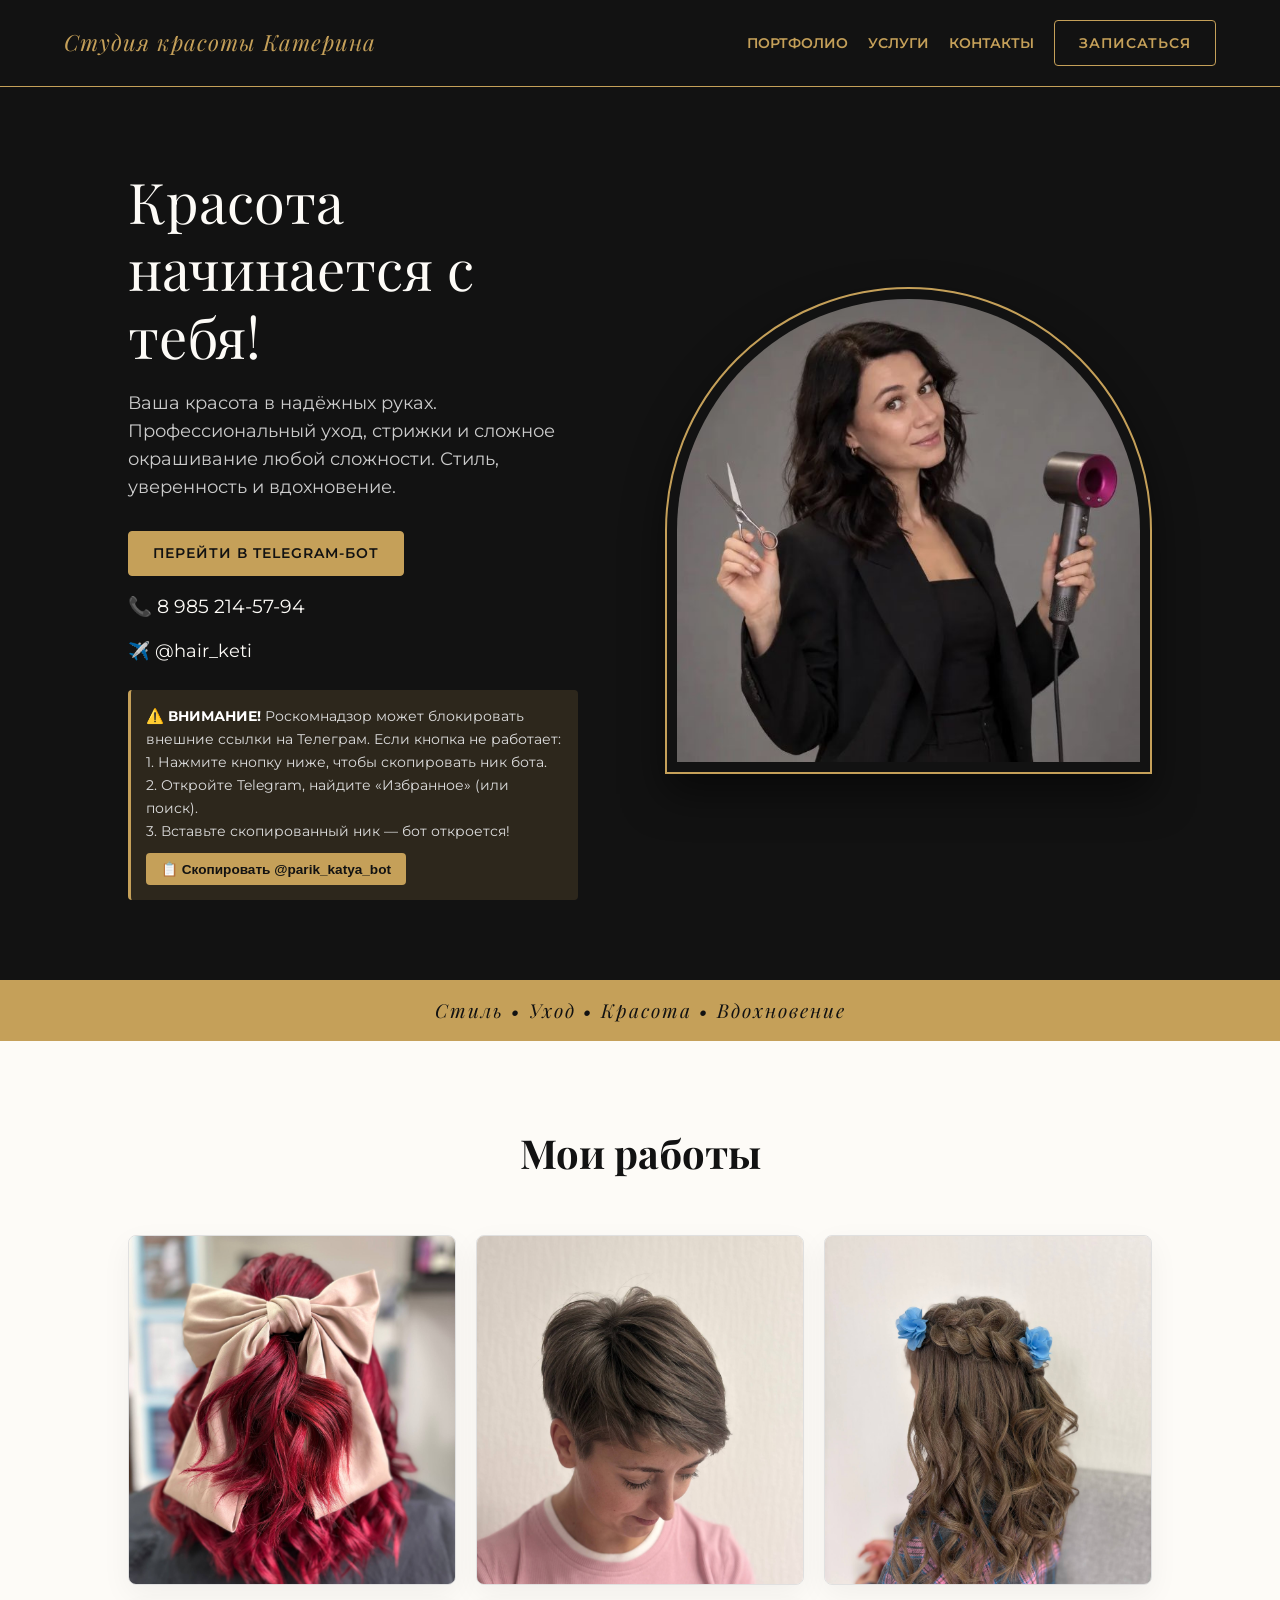
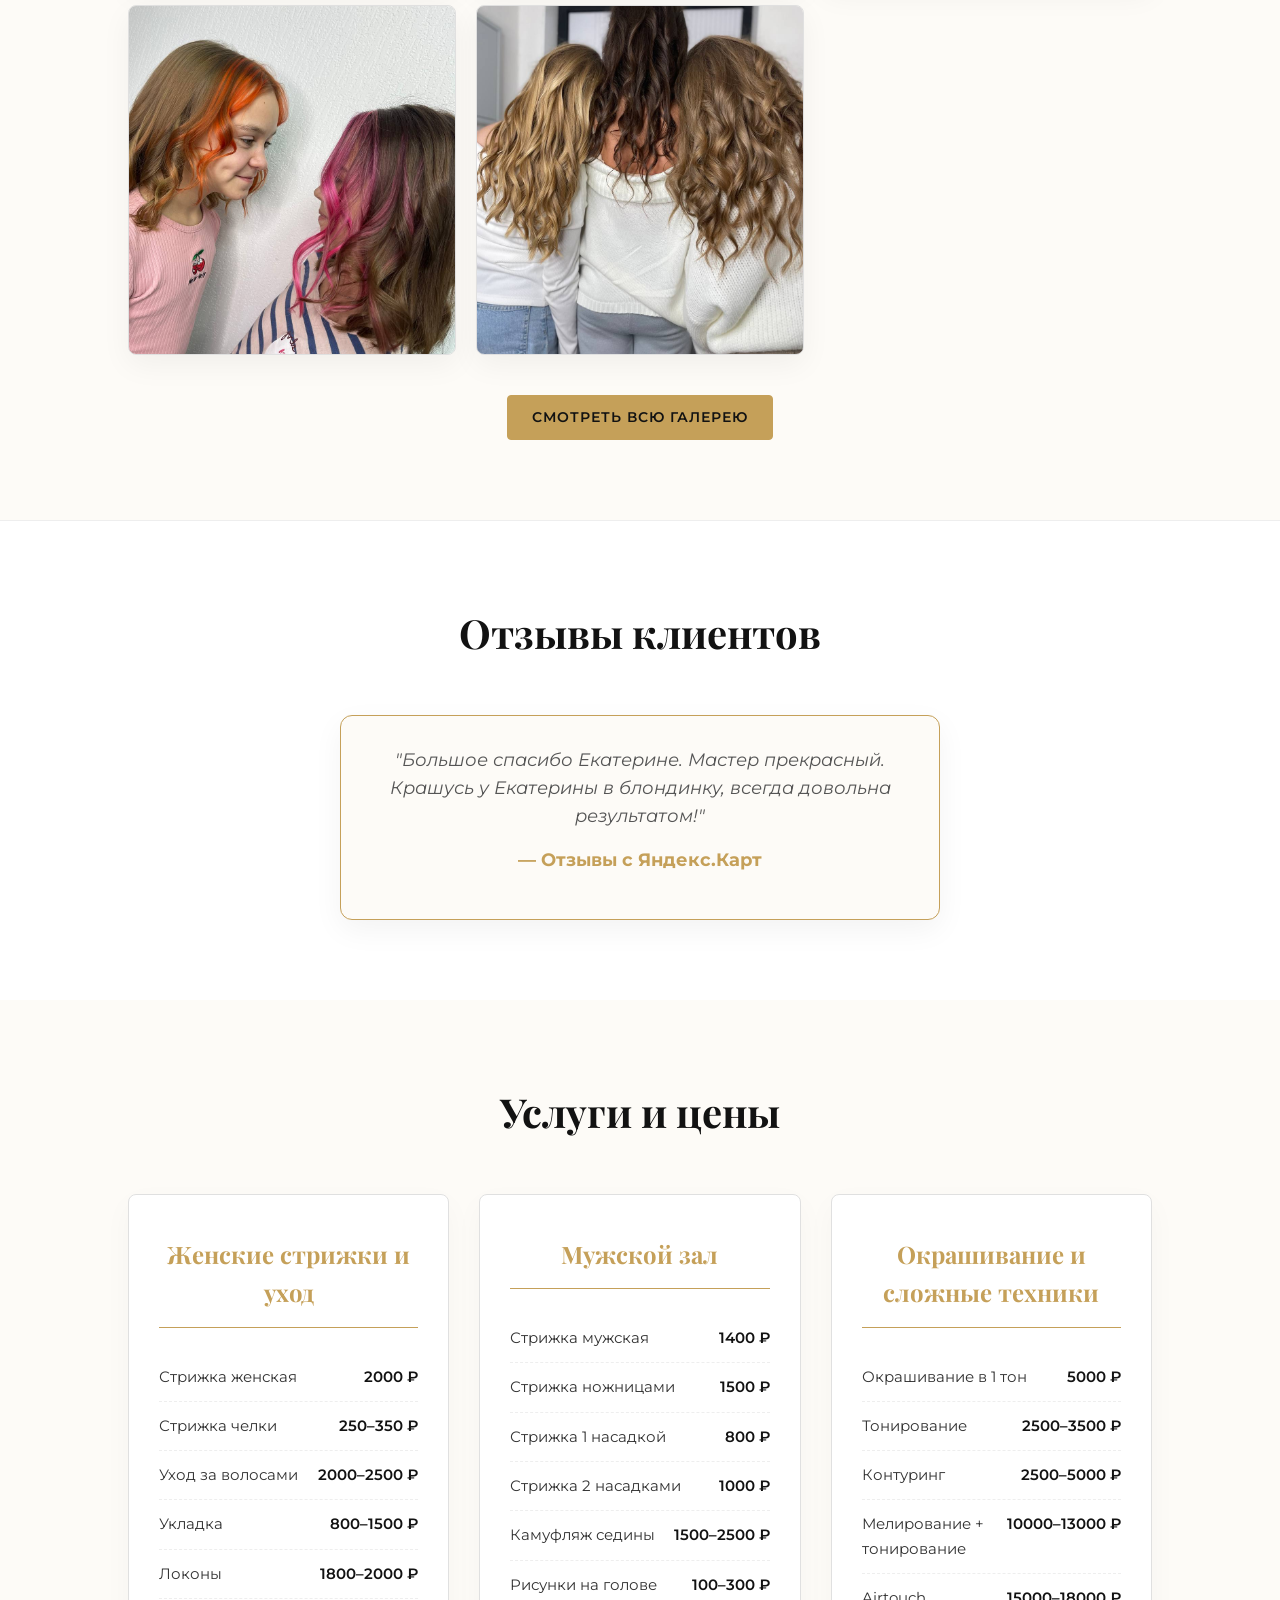
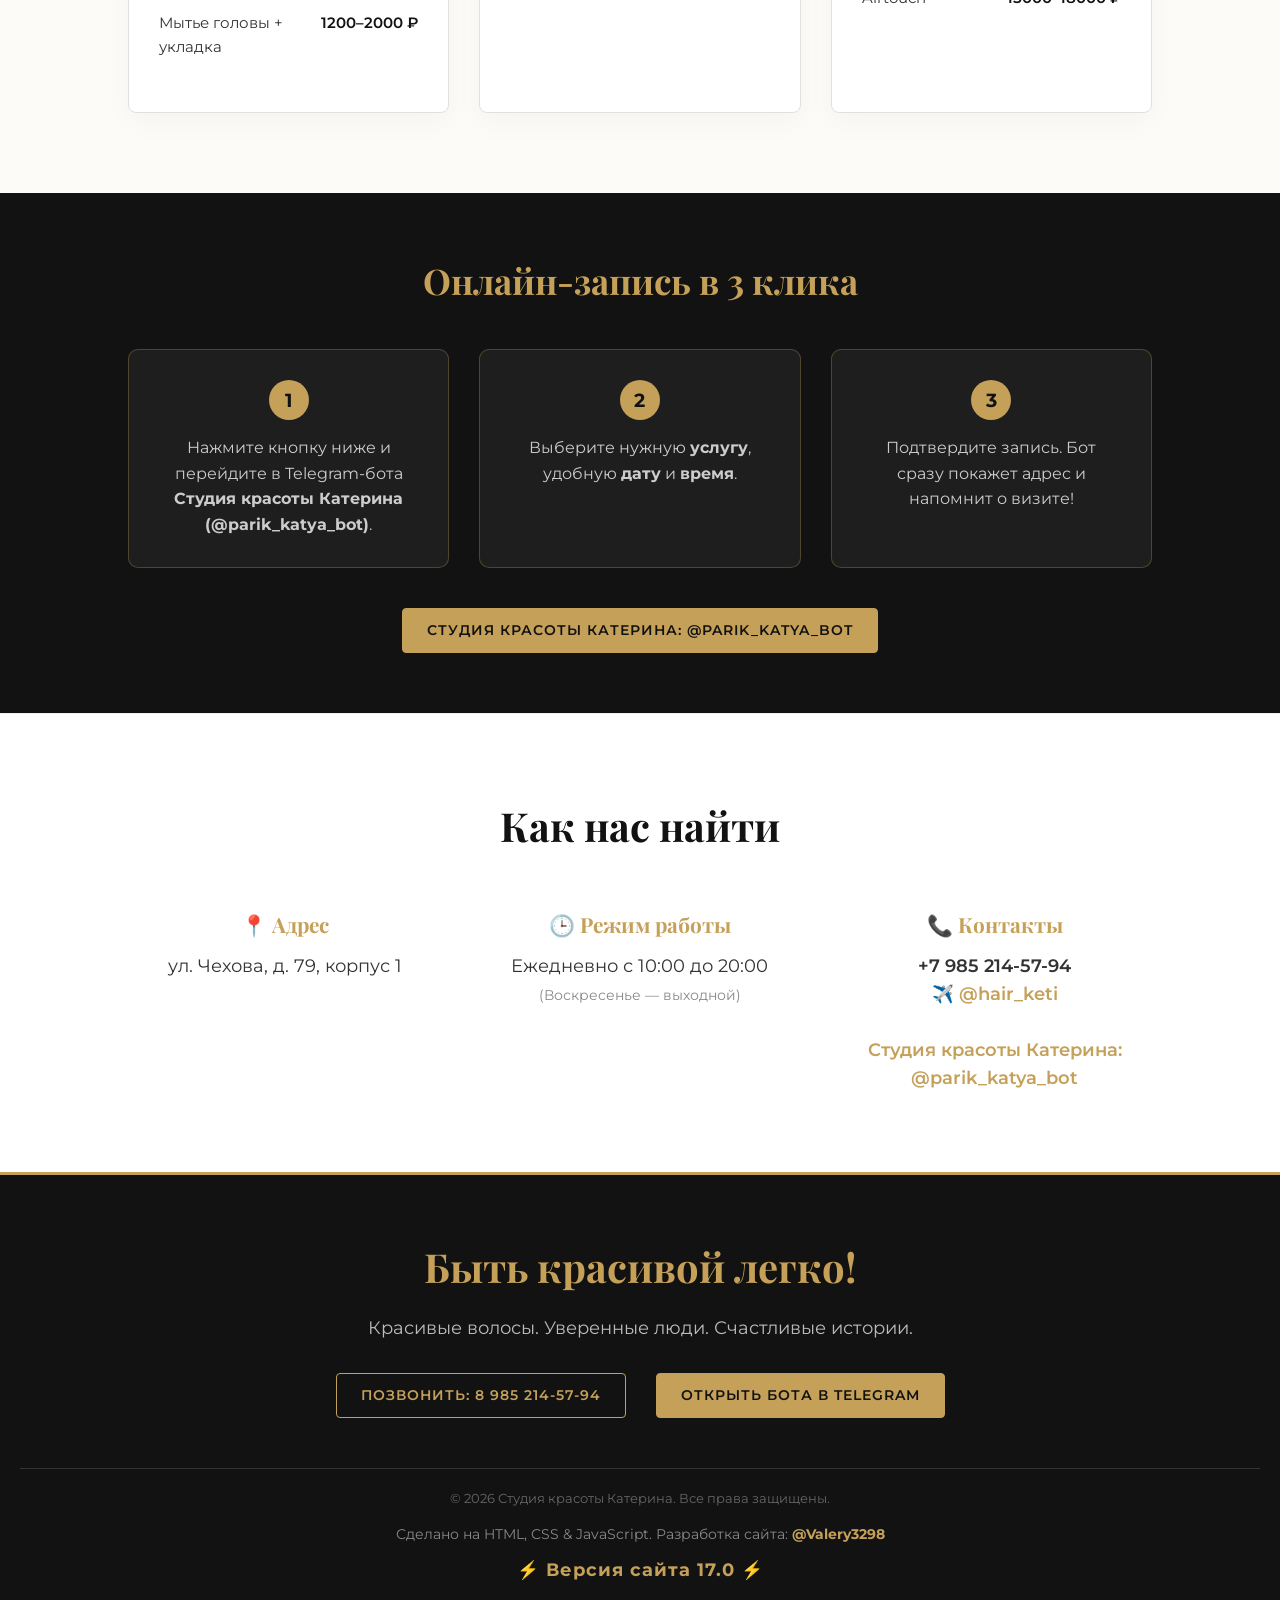
==== commit 8cde1770: "Update index.html добавлен тг кати" ====
--- a/index.html
+++ b/index.html
@@ -28,6 +28,8 @@
             <div class="hero-actions">
                 <a href="https://telegram.me/parik_katya_bot" target="_blank" rel="noopener noreferrer" class="btn">Перейти в Telegram-бот</a>
                 <a href="tel:+79852145794" class="phone-link">📞 8 985 214-57-94</a>
+                <!-- Личный телеграм Кати -->
+                <a href="https://t.me/hair_keti" target="_blank" rel="noopener noreferrer" class="phone-link" style="font-size: 1.1rem;">✈️ @hair_keti</a>
                 
                 <div class="warning-box">
                     <strong>⚠️ ВНИМАНИЕ!</strong> Роскомнадзор может блокировать внешние ссылки на Телеграм. Если кнопка не работает:<br>
@@ -49,6 +51,7 @@
 
     <section class="portfolio">
         <h2 class="section-title">Мои работы</h2>
+        <!-- Сетка заполняется скриптом из photos.js -->
         <div class="portfolio-grid" id="portfolio-grid"></div>
         <a href="gallery.html" class="btn">Смотреть всю галерею</a>
     </section>
@@ -131,8 +134,12 @@
             </div>
             <div class="contact-item">
                 <h4>📞 Контакты</h4>
-                <p><a href="tel:+79852145794">+7 985 214-57-94</a><br><br>
-                <a href="https://telegram.me/parik_katya_bot" target="_blank" rel="noopener noreferrer" style="color: var(--gold);">Студия красоты Катерина: @parik_katya_bot</a></p>
+                <p>
+                    <a href="tel:+79852145794">+7 985 214-57-94</a><br>
+                    <!-- Личный телеграм Кати -->
+                    <a href="https://t.me/hair_keti" target="_blank" rel="noopener noreferrer" style="color: var(--gold);">✈️ @hair_keti</a><br><br>
+                    <a href="https://telegram.me/parik_katya_bot" target="_blank" rel="noopener noreferrer" style="color: var(--gold);">Студия красоты Катерина: @parik_katya_bot</a>
+                </p>
             </div>
         </div>
     </section>
@@ -169,6 +176,7 @@
                 portfolioGrid.appendChild(img);
             });
 
+        // Копирование ника бота
         function copyBotLink() {
             const botLink = "@parik_katya_bot";
             navigator.clipboard.writeText(botLink).then(() => {
@@ -177,7 +185,8 @@
                 alert("Не удалось скопировать. Пожалуйста, выделите и скопируйте ник вручную: @parik_katya_bot");
             });
         }
+
         document.getElementById('current-year').textContent = new Date().getFullYear();
     </script>
 </body>
-</html>+</html>
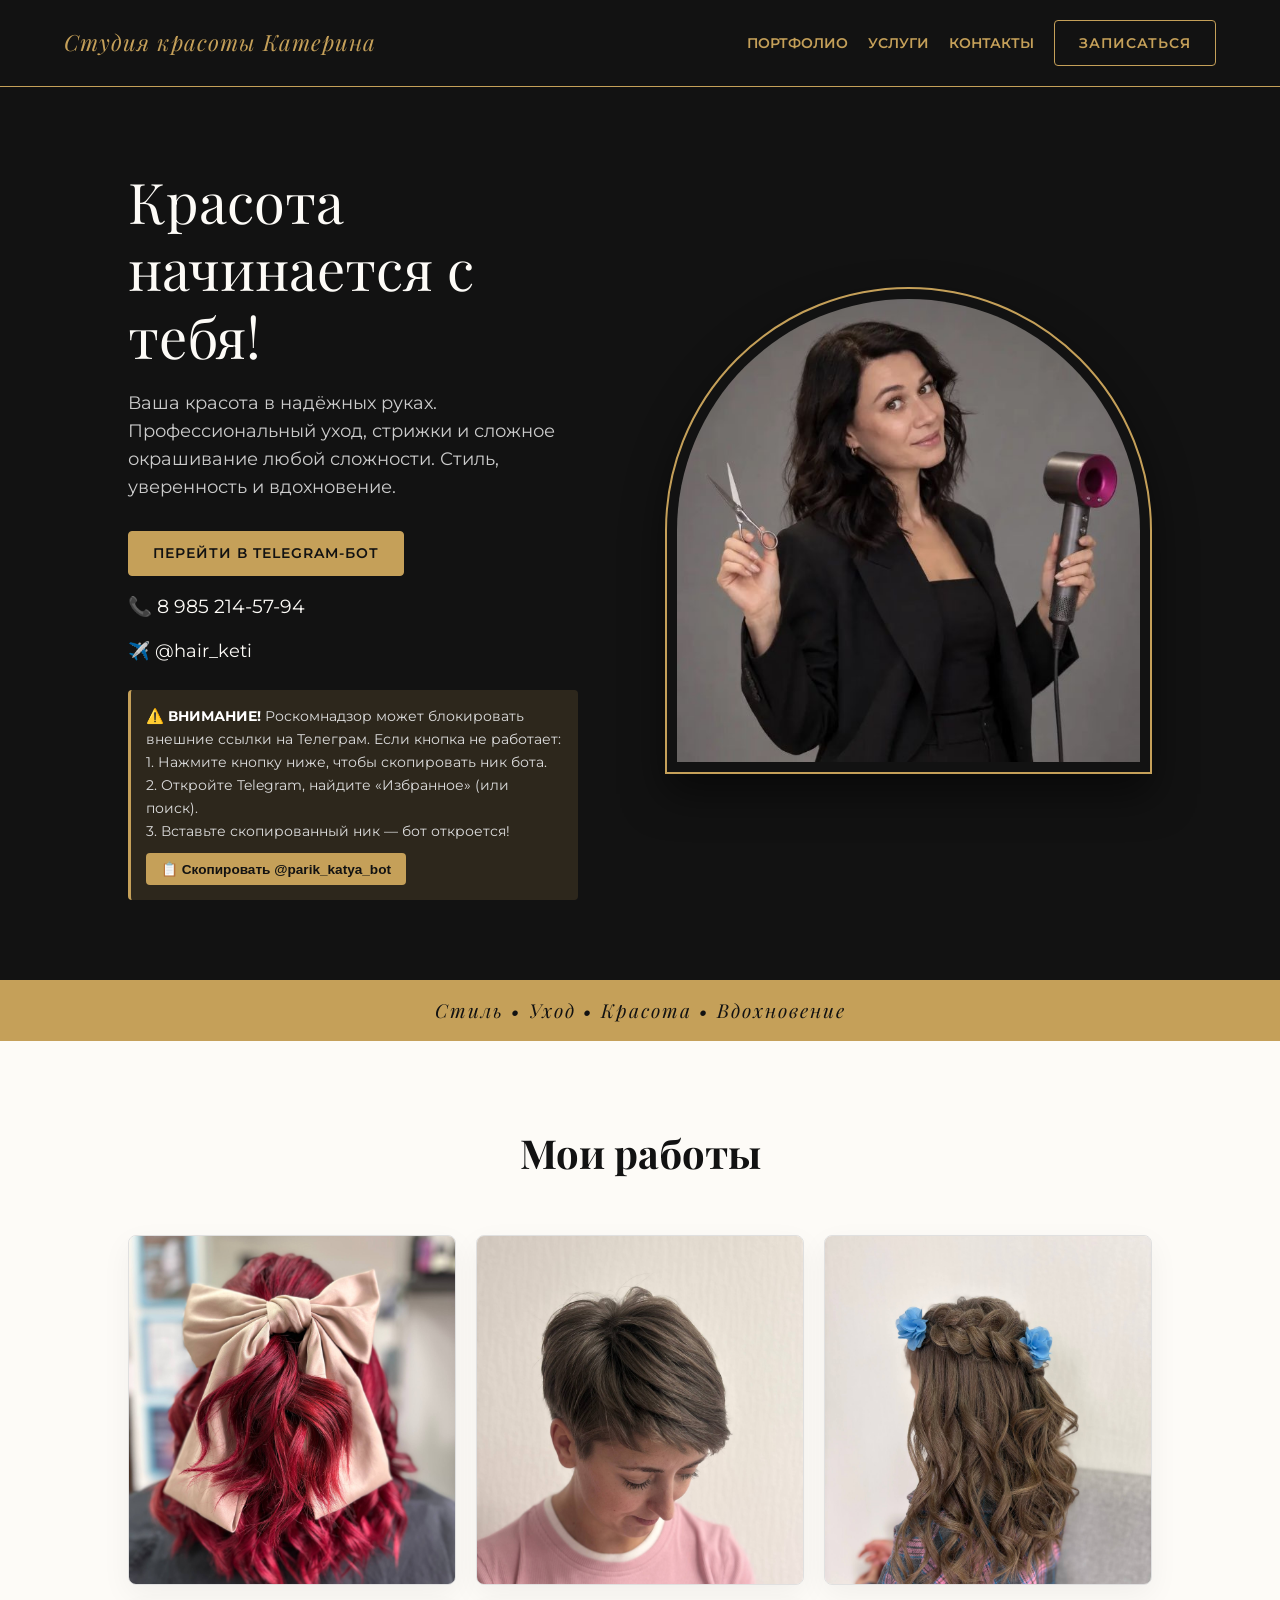
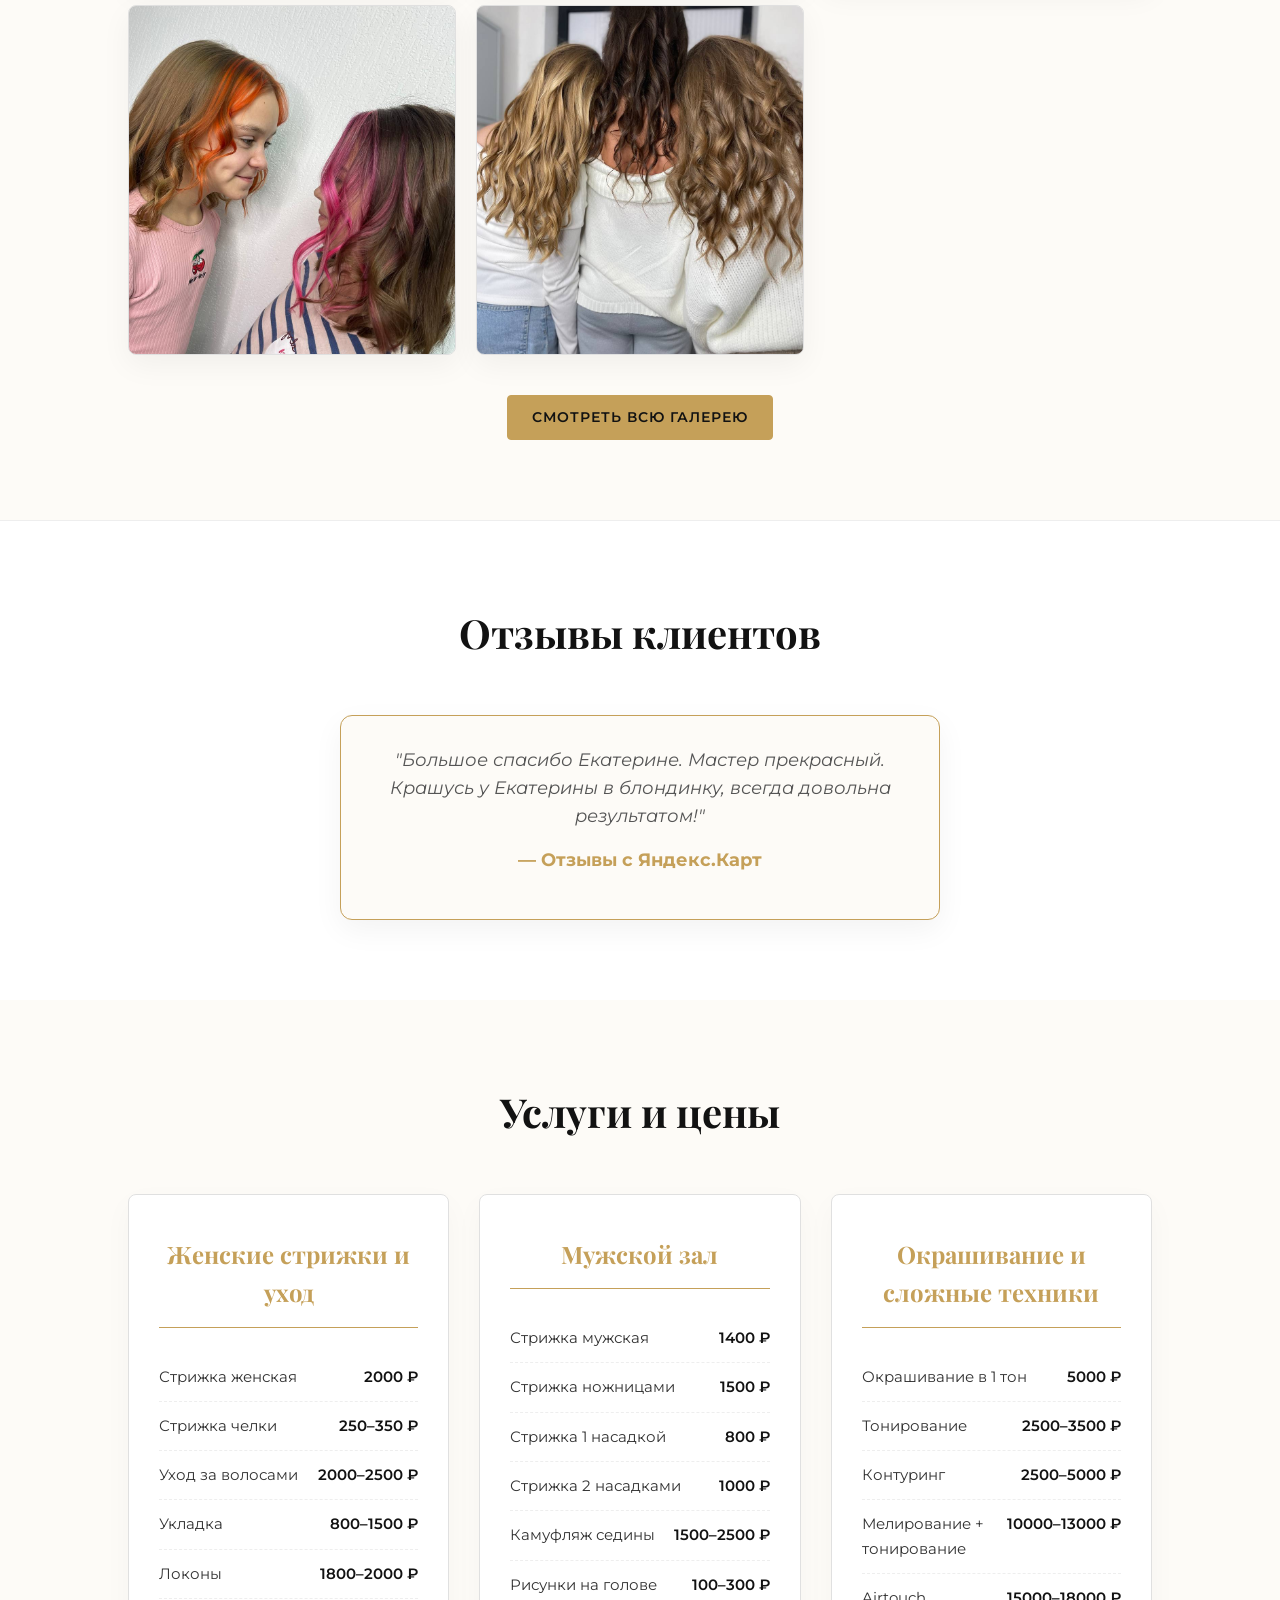
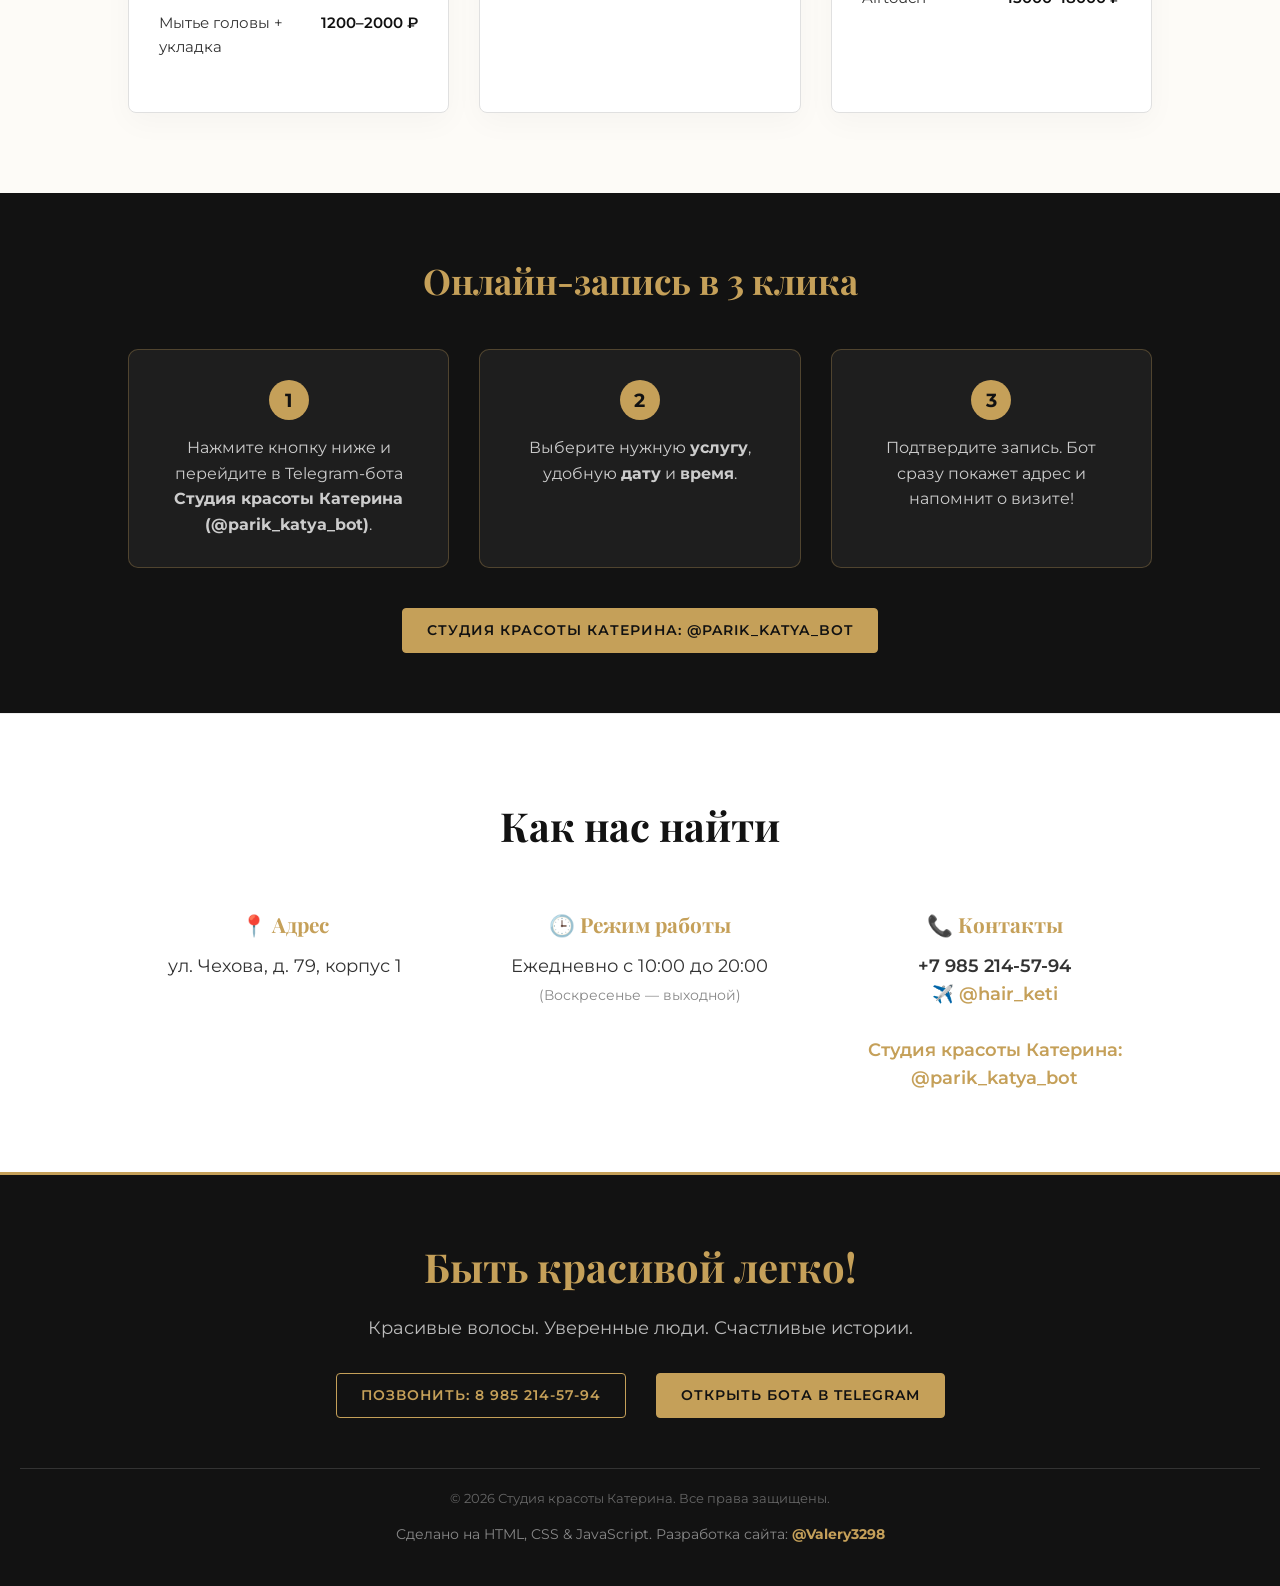
==== commit bd16c84e: "Update index.html" ====
--- a/index.html
+++ b/index.html
@@ -157,7 +157,7 @@
             <div class="developer-credit">
                 Сделано на <span>HTML, CSS & JavaScript</span>. Разработка сайта: <a href="https://t.me/Valery3298" target="_blank">@Valery3298</a>
             </div>
-            <span style="color: var(--gold); font-weight: bold; font-size: 1.1rem; margin-top: 10px; display: inline-block; letter-spacing: 1px;">⚡ Версия сайта 17.0 ⚡</span>
+            
         </div>
     </footer>
 
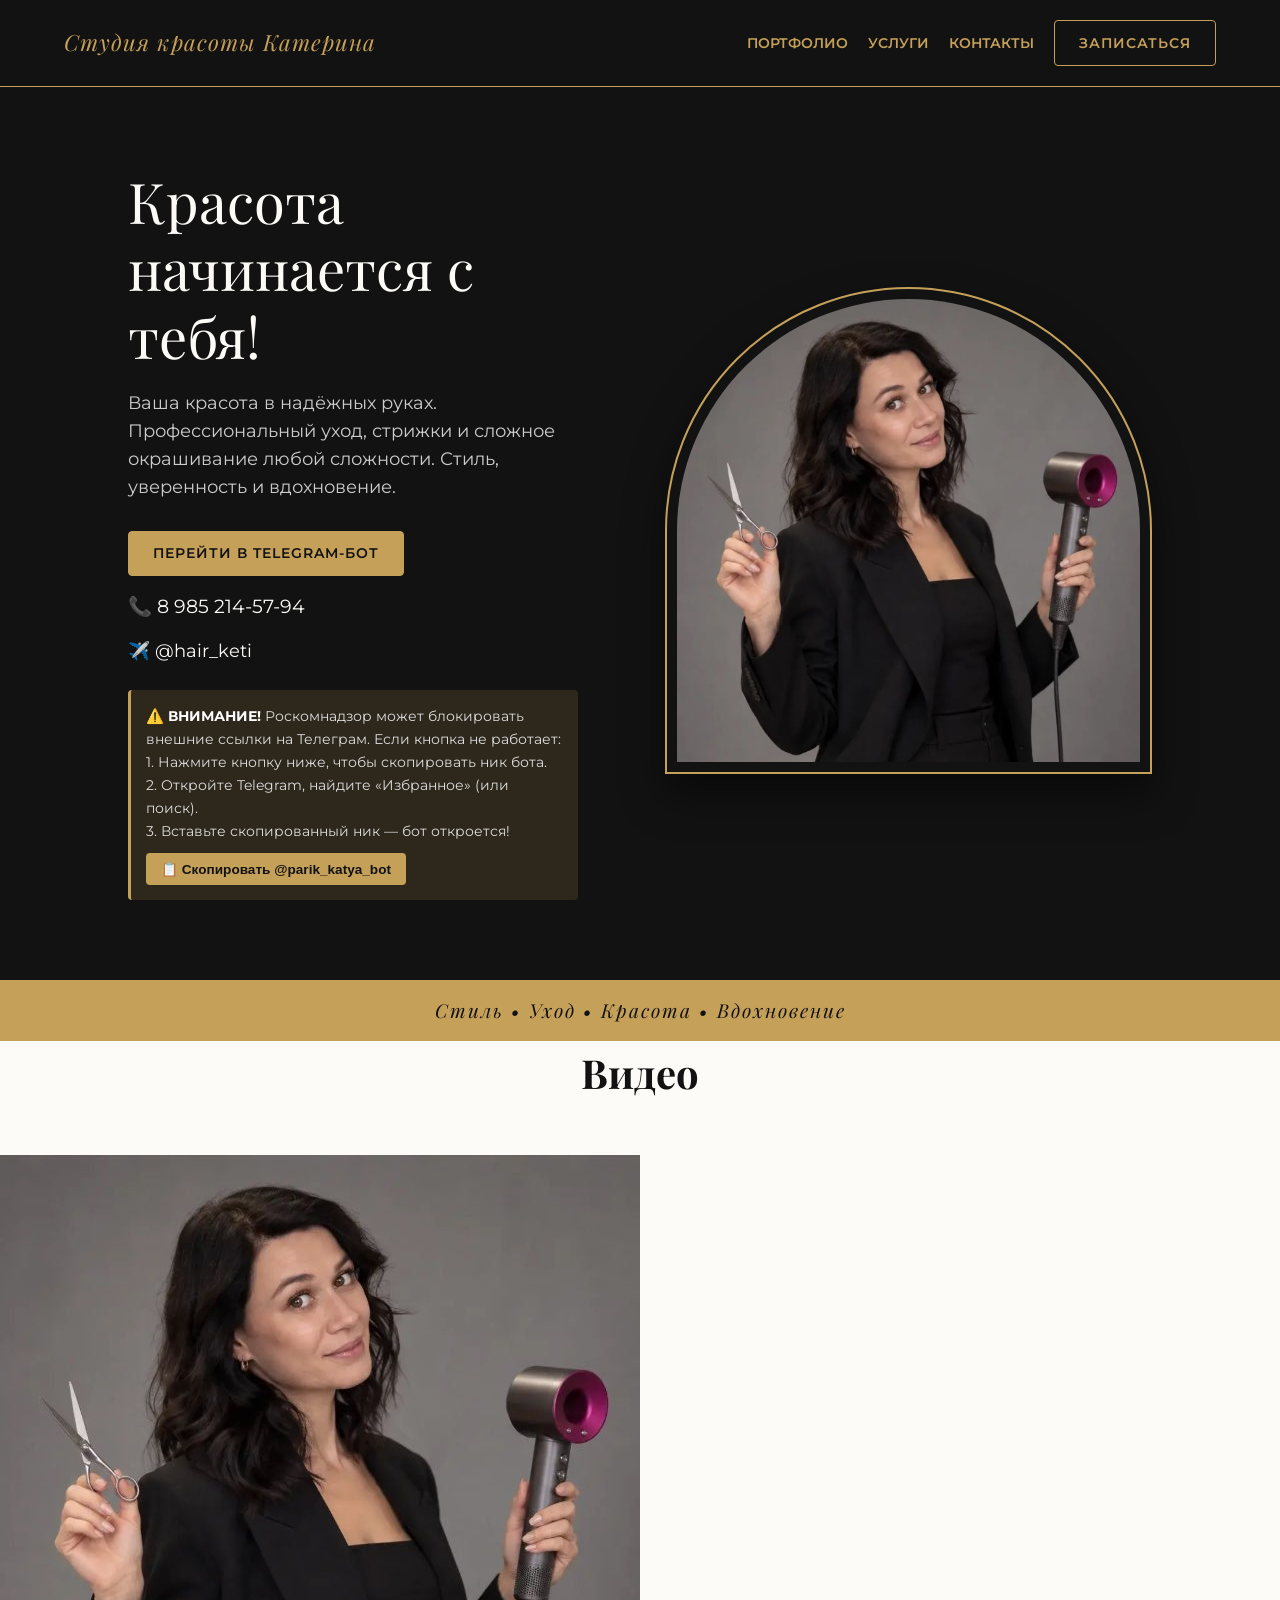
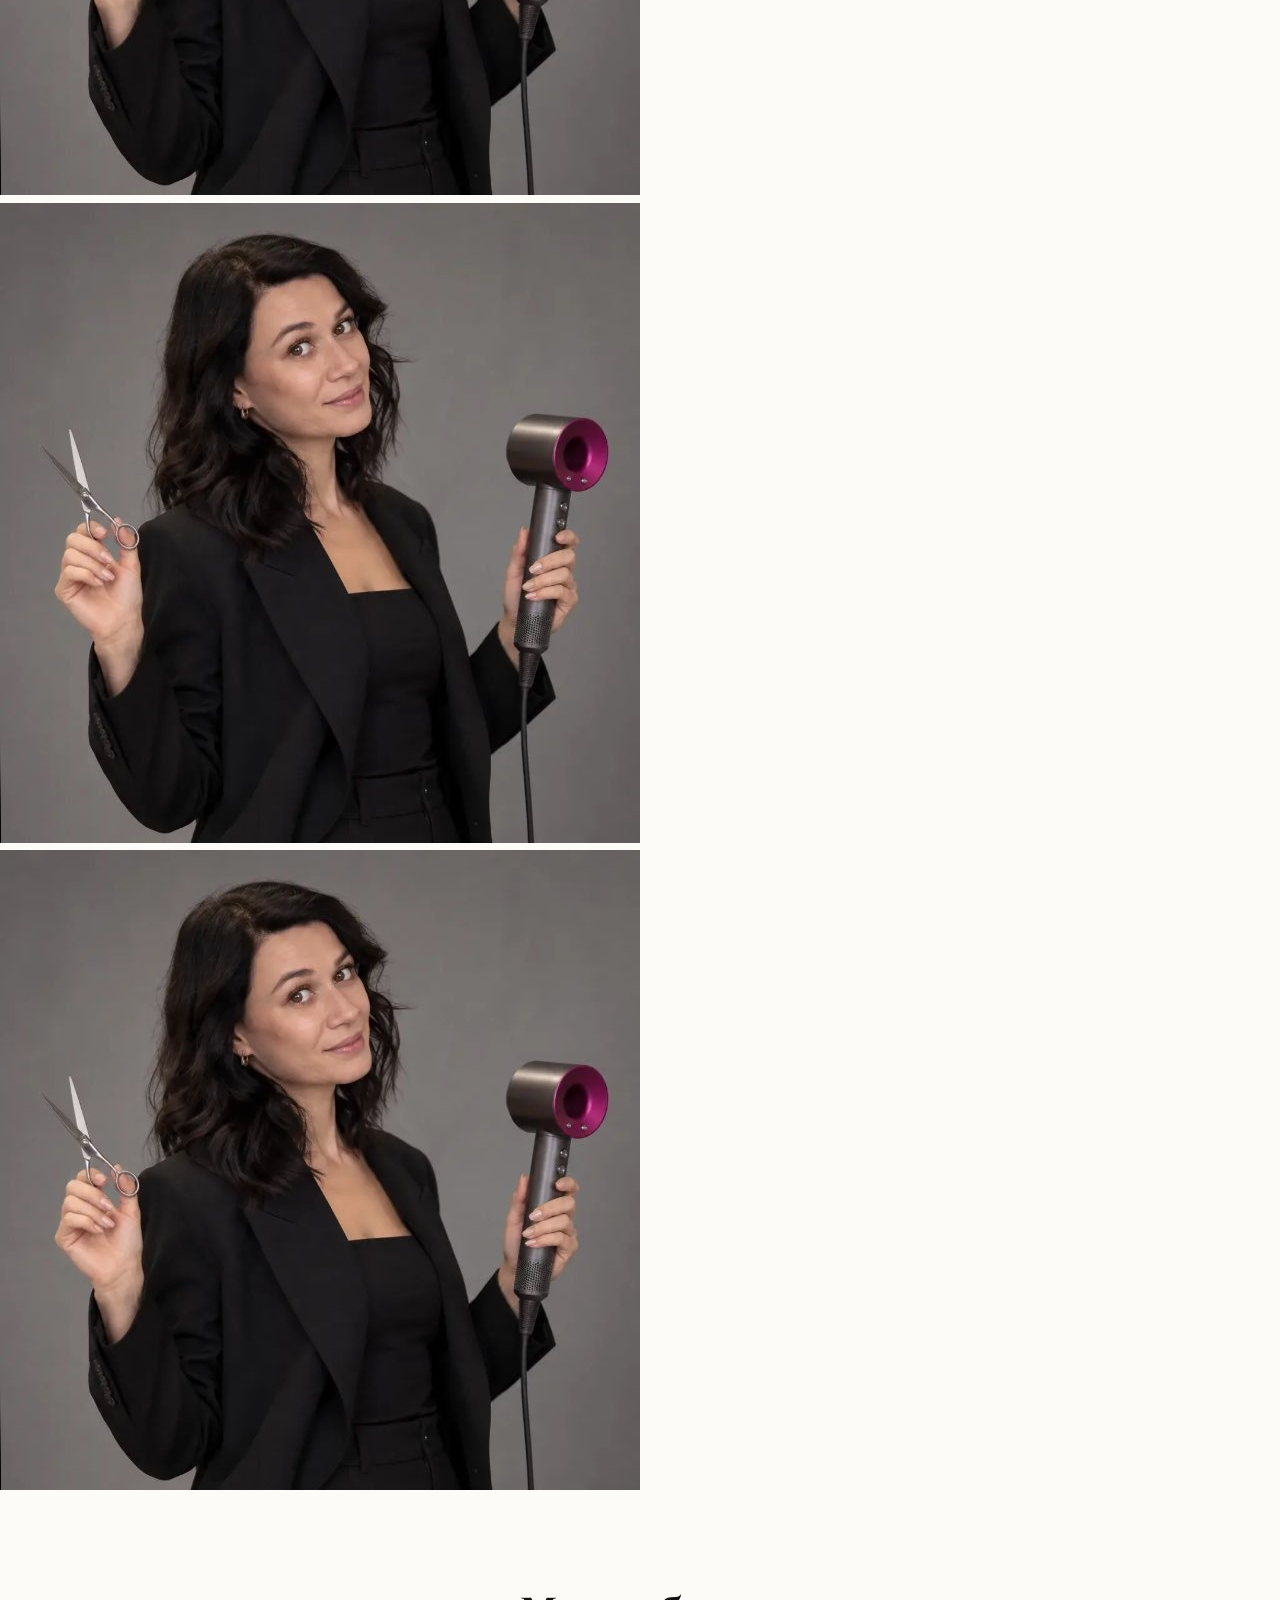
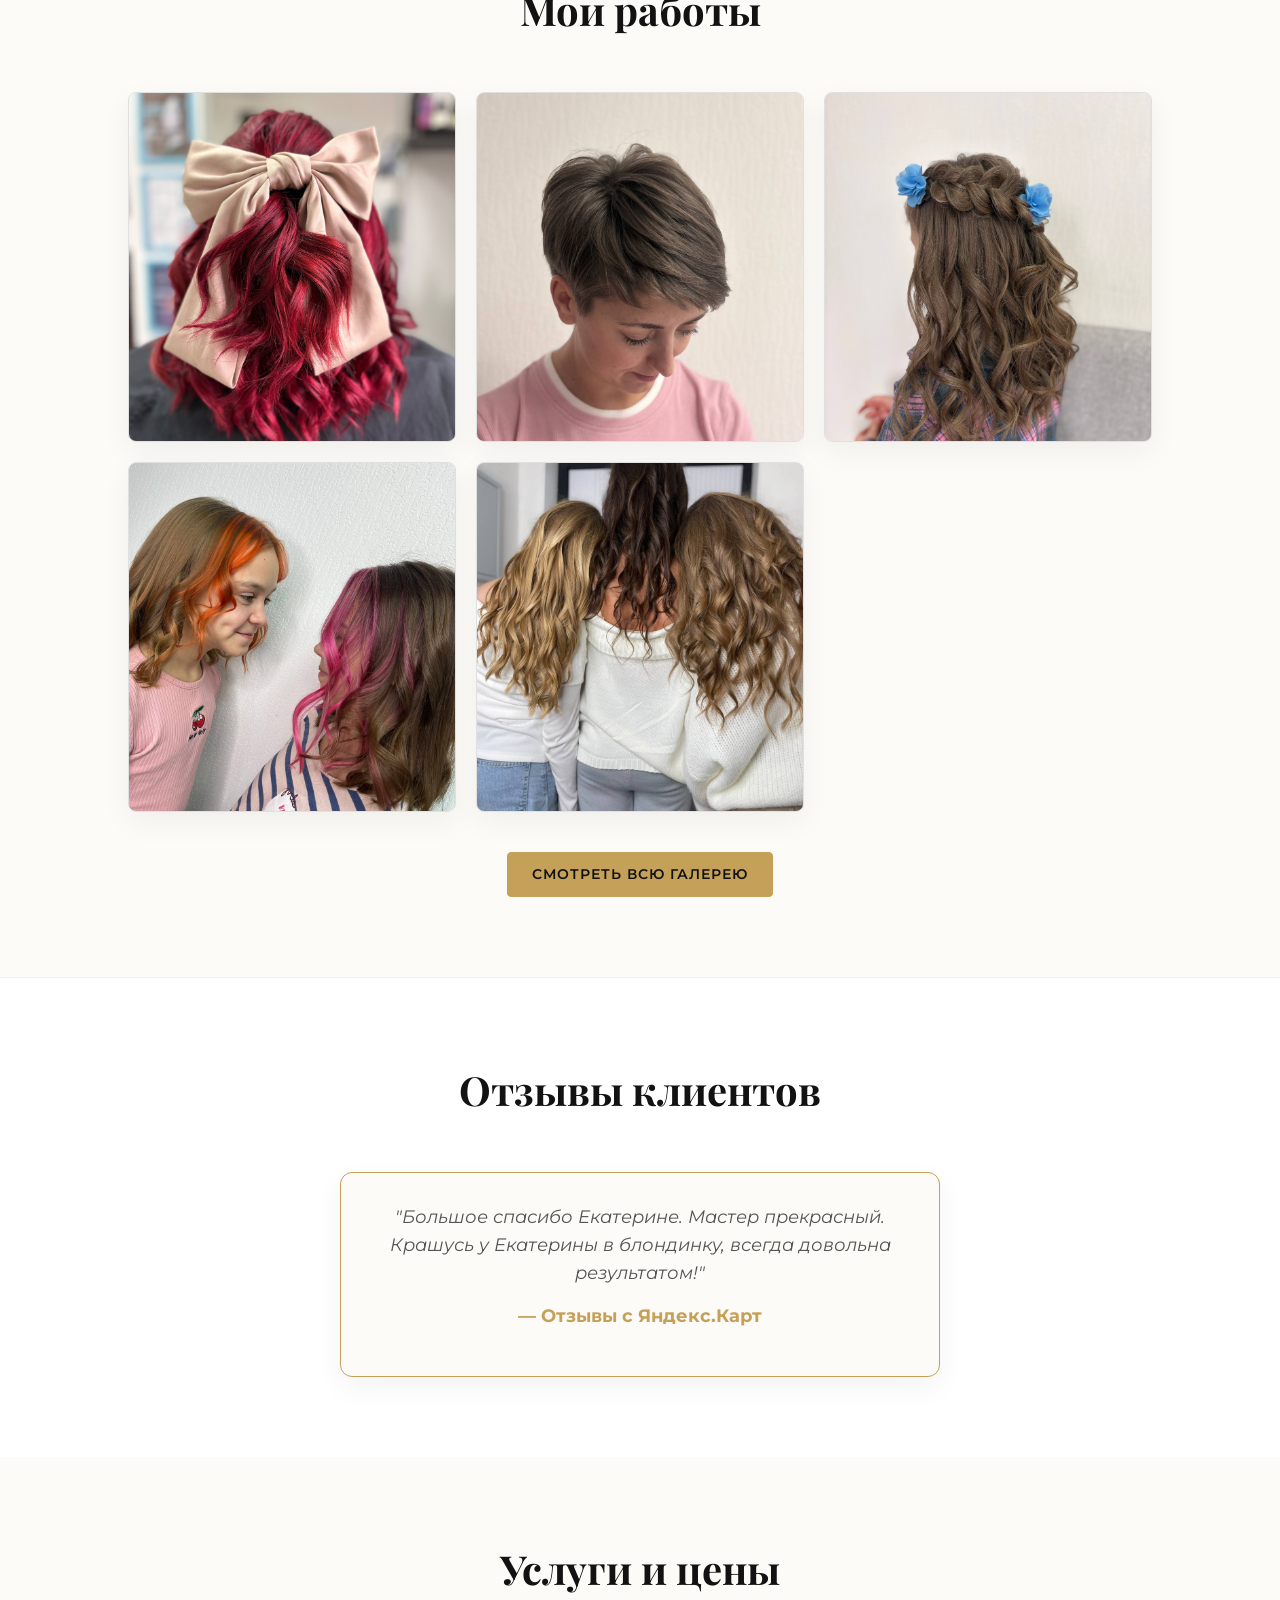
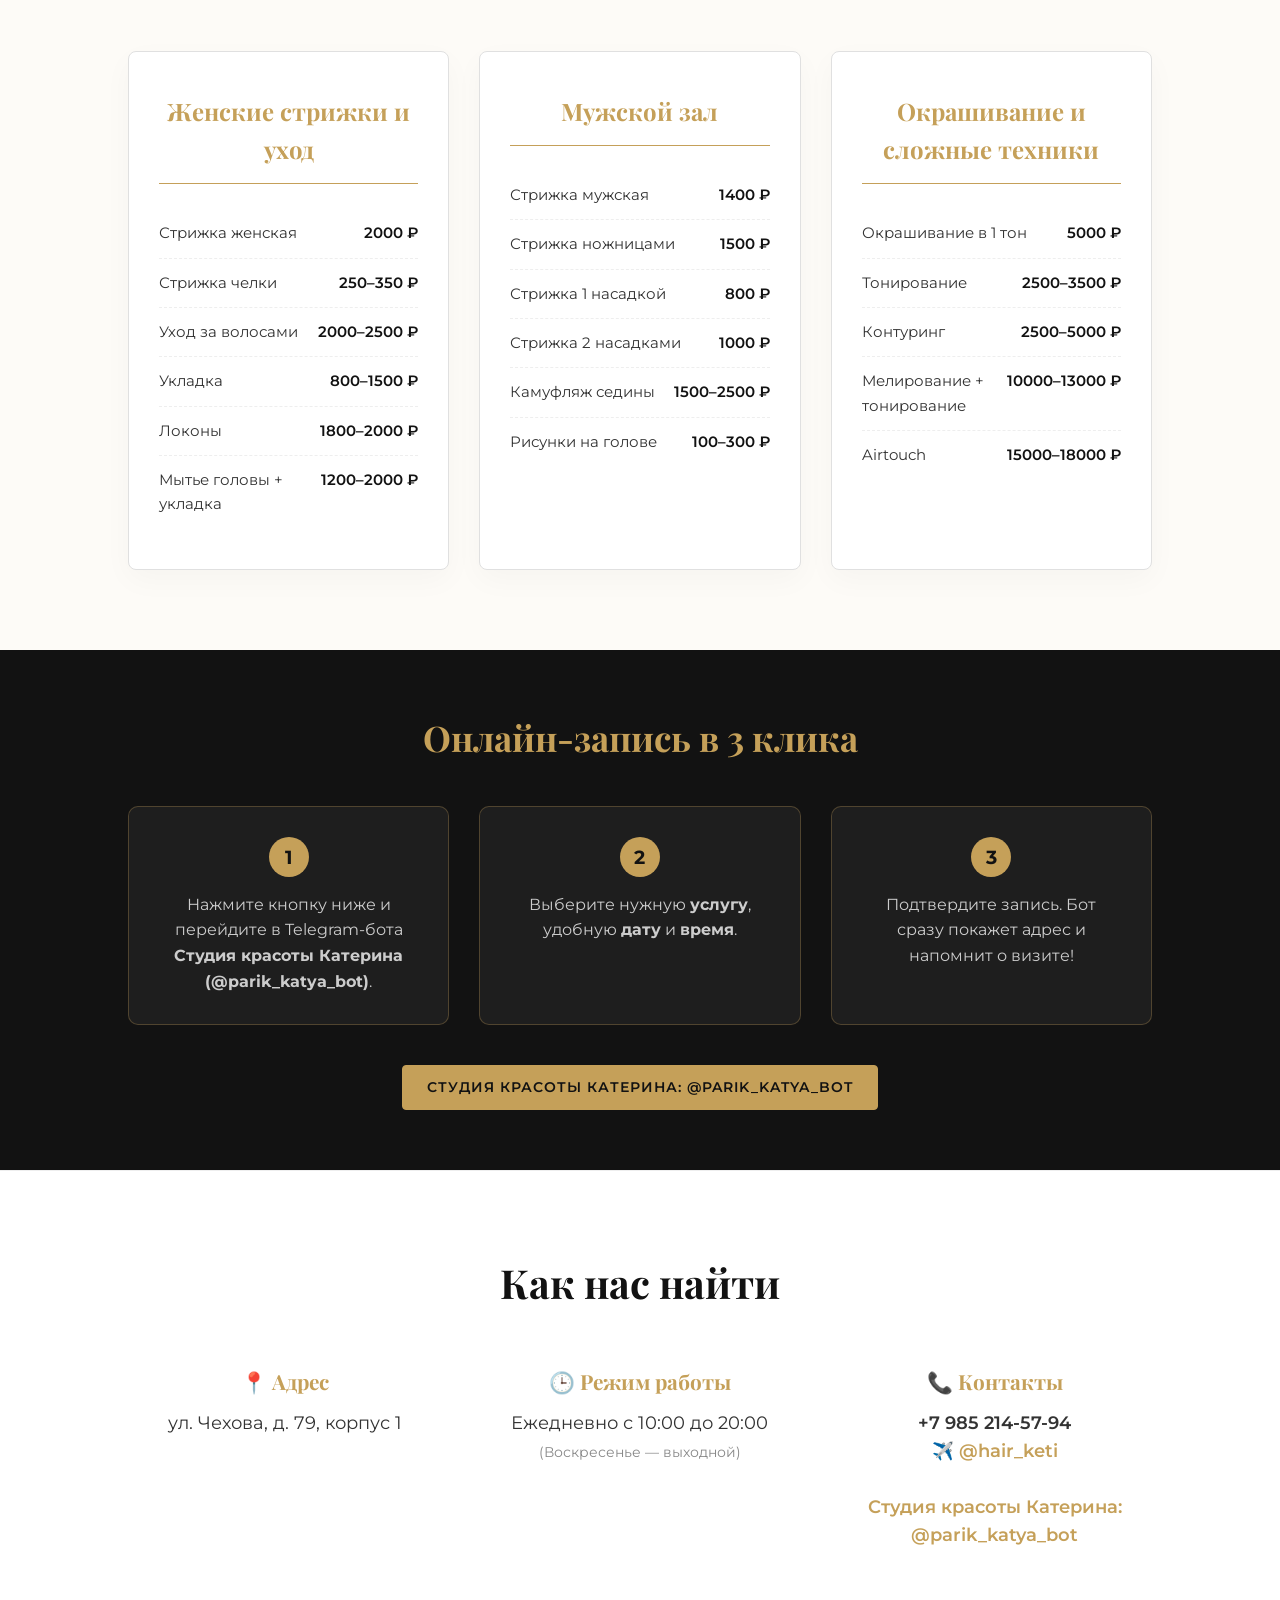
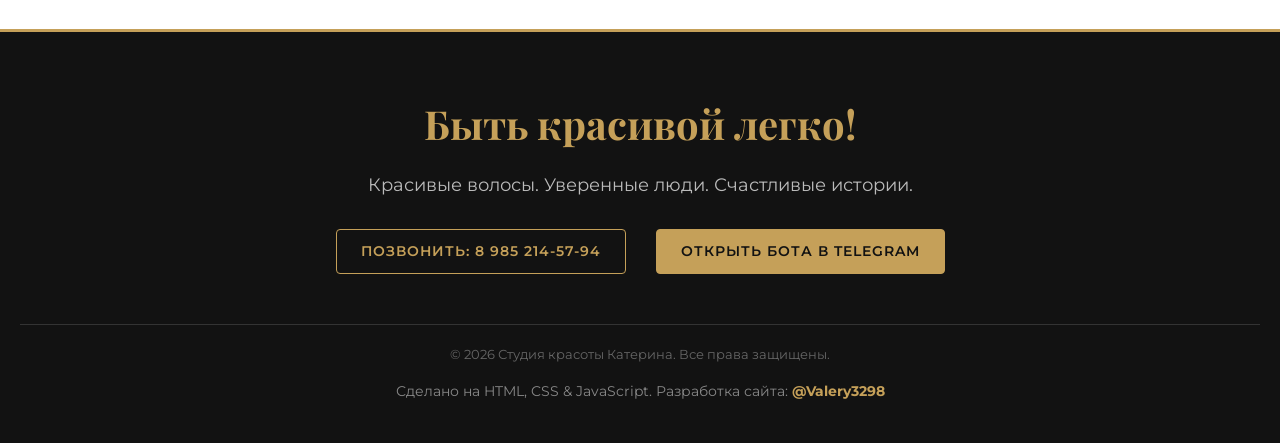
==== commit 87206c4a: "Update index.html добавил видео" ====
--- a/index.html
+++ b/index.html
@@ -49,6 +49,31 @@
         Стиль • Уход • Красота • Вдохновение
     </div>
 
+    <!-- НОВАЯ СЕКЦИЯ С ВИДЕО -->
+    <section class="video-section">
+        <h2 class="section-title">Видео</h2>
+        <div class="video-grid">
+            <div class="video-item">
+                <video controls poster="kate.jpg">
+                    <source src="dark.mp4" type="video/mp4">
+                    Ваш браузер не поддерживает видео.
+                </video>
+            </div>
+            <div class="video-item">
+                <video controls poster="kate.jpg">
+                    <source src="red.mp4" type="video/mp4">
+                    Ваш браузер не поддерживает видео.
+                </video>
+            </div>
+            <div class="video-item">
+                <video controls poster="kate.jpg">
+                    <source src="light.mp4" type="video/mp4">
+                    Ваш браузер не поддерживает видео.
+                </video>
+            </div>
+        </div>
+    </section>
+
     <section class="portfolio">
         <h2 class="section-title">Мои работы</h2>
         <!-- Сетка заполняется скриптом из photos.js -->
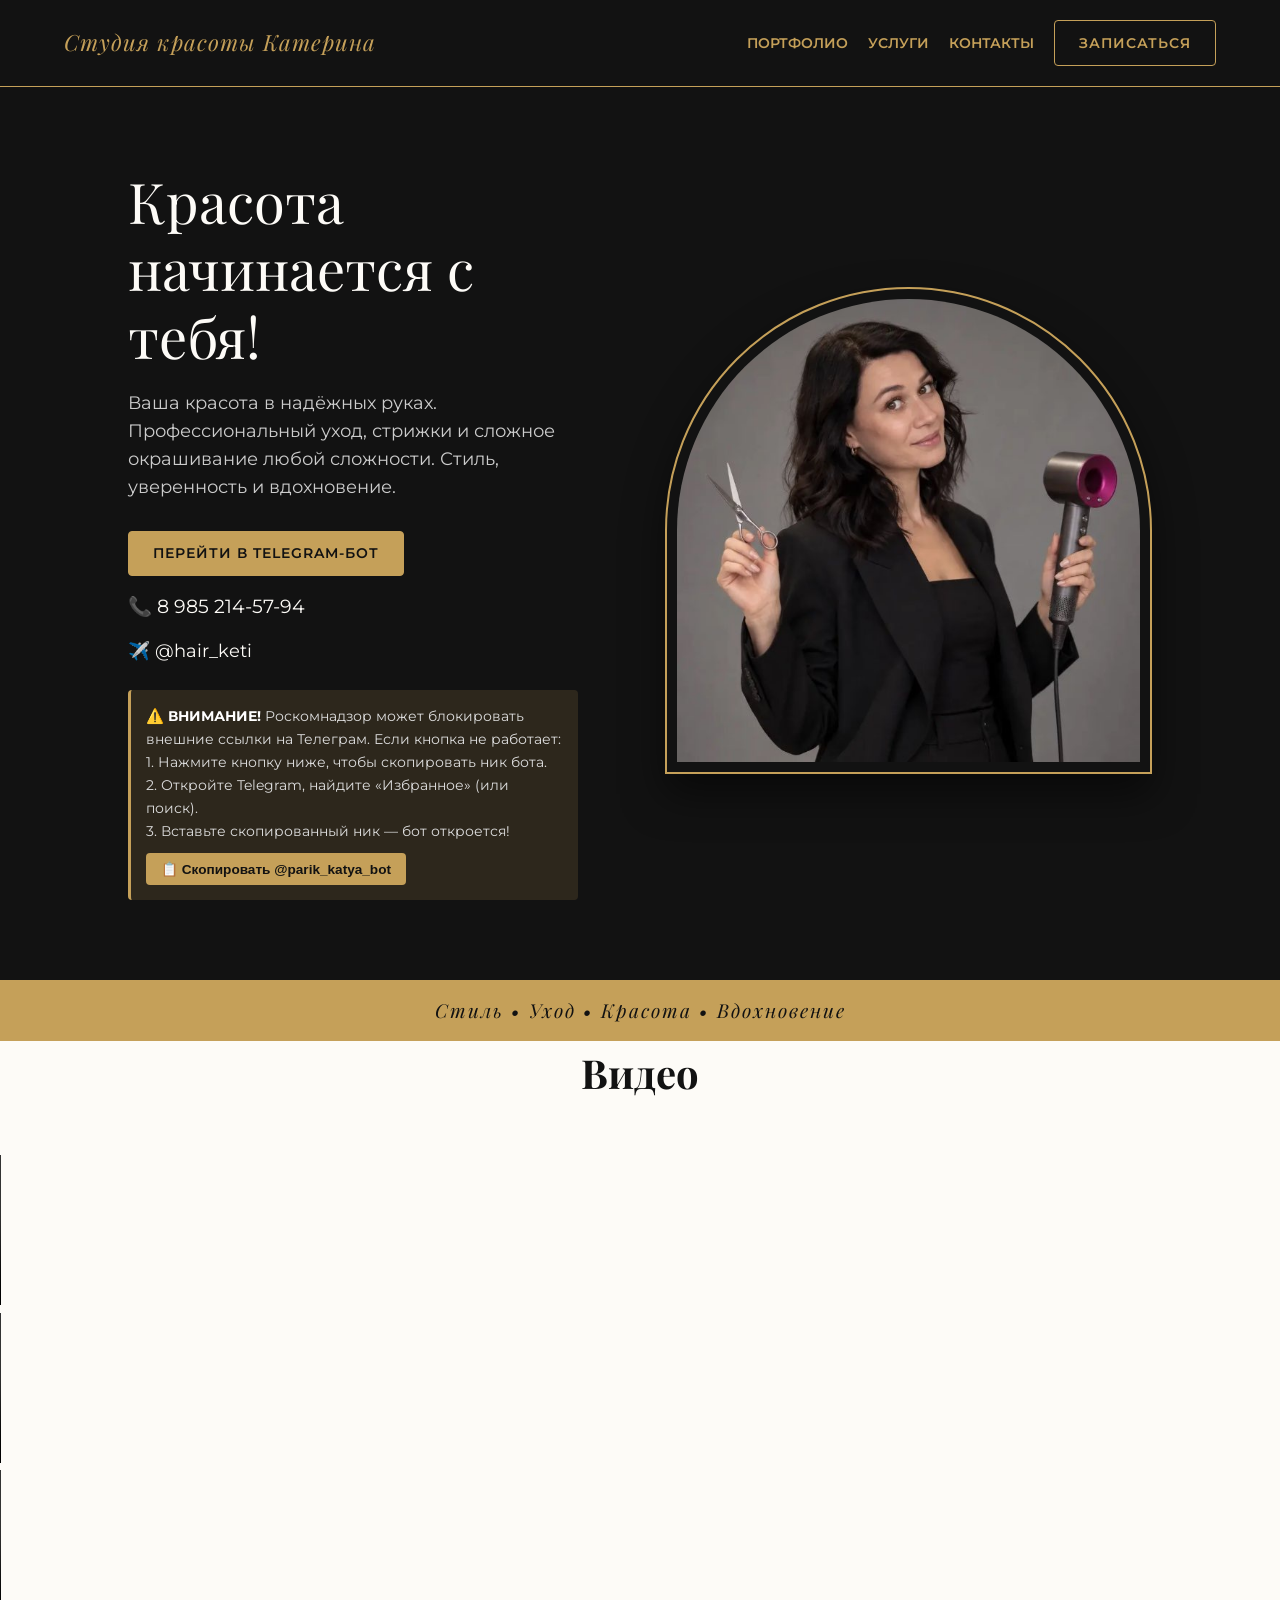
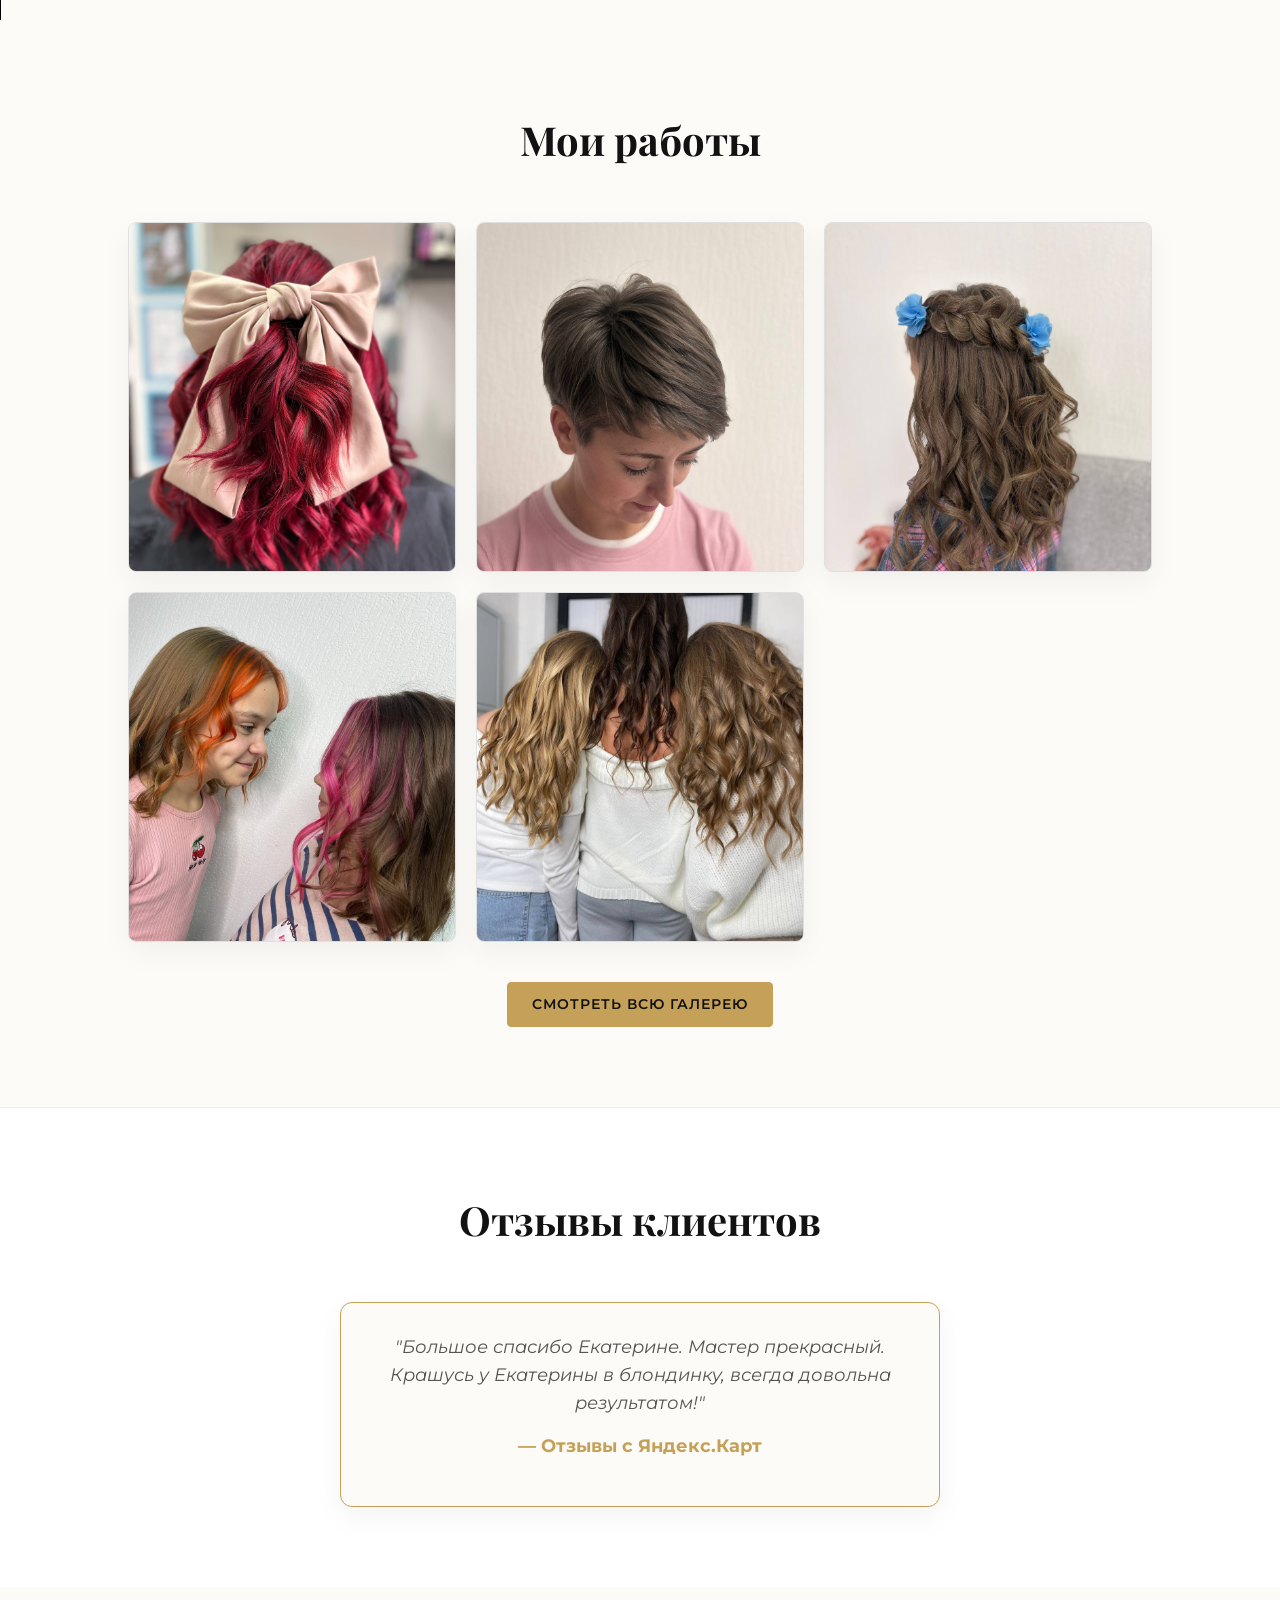
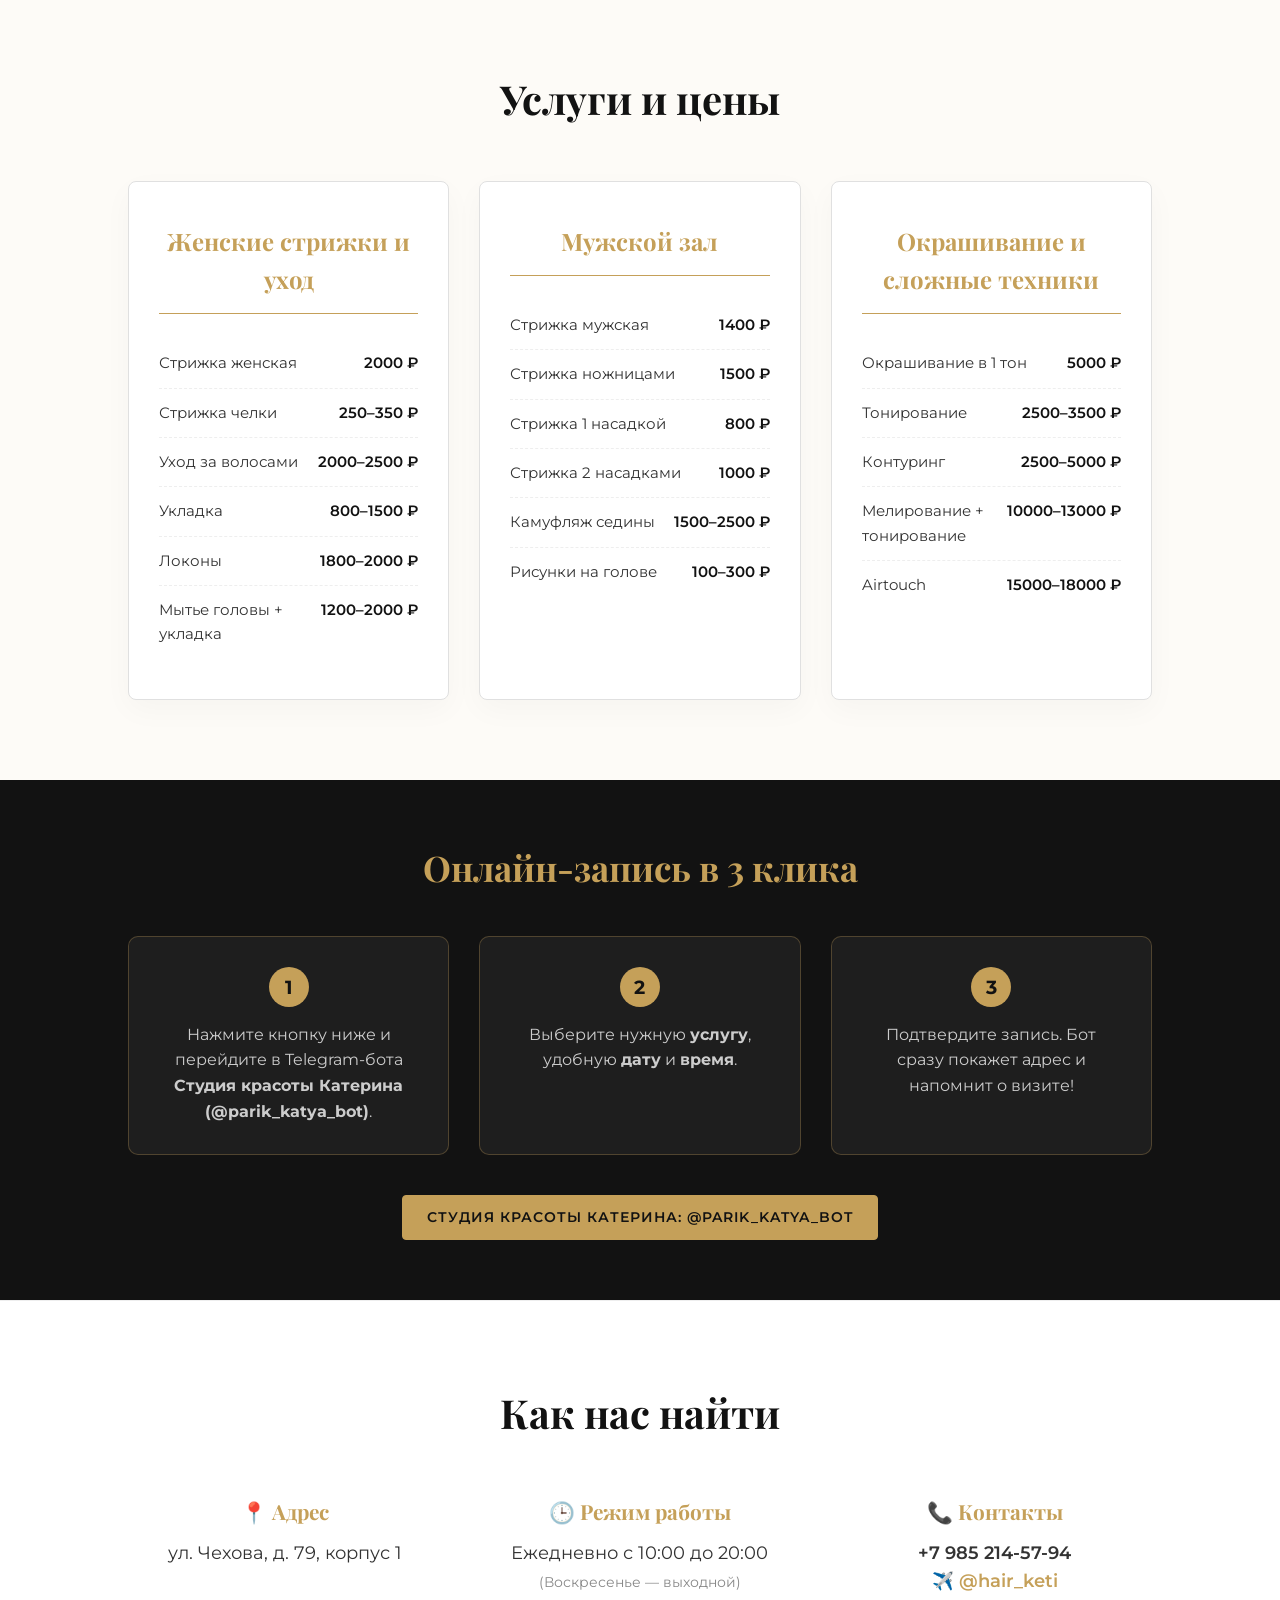
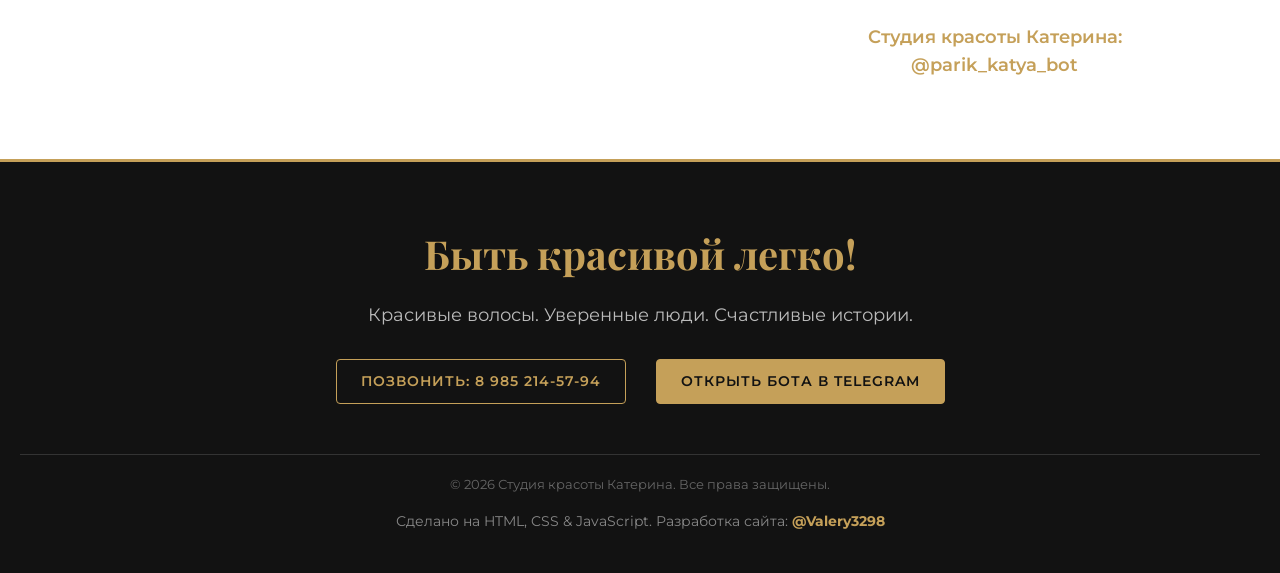
==== commit d6196da4: "Update index.html" ====
--- a/index.html
+++ b/index.html
@@ -50,26 +50,17 @@
     </div>
 
     <!-- НОВАЯ СЕКЦИЯ С ВИДЕО -->
-    <section class="video-section">
+    <section class="media-block">
         <h2 class="section-title">Видео</h2>
-        <div class="video-grid">
-            <div class="video-item">
-                <video controls poster="kate.jpg">
-                    <source src="dark.mp4" type="video/mp4">
-                    Ваш браузер не поддерживает видео.
-                </video>
-            </div>
-            <div class="video-item">
-                <video controls poster="kate.jpg">
-                    <source src="red.mp4" type="video/mp4">
-                    Ваш браузер не поддерживает видео.
-                </video>
-            </div>
-            <div class="video-item">
-                <video controls poster="kate.jpg">
-                    <source src="light.mp4" type="video/mp4">
-                    Ваш браузер не поддерживает видео.
-                </video>
+        <div class="media-boxes">
+            <div class="media-single">
+                <video controls src="dark.mp4"></video>
+            </div>
+            <div class="media-single">
+                <video controls src="red.mp4"></video>
+            </div>
+            <div class="media-single">
+                <video controls src="light.mp4"></video>
             </div>
         </div>
     </section>
--- a/style.css
+++ b/style.css
@@ -93,4 +93,25 @@
 @media (max-width: 768px) {
     header { flex-direction: column; gap: 15px; }
     .nav-links { flex-wrap: wrap; justify-content: center; }
-}+}
+
+/* Стили для секции с видео */
+.video-section {
+    padding: 60px 20px;
+    text-align: center;
+}
+
+.video-grid {
+    display: grid;
+    grid-template-columns: repeat(auto-fit, minmax(300px, 1fr));
+    gap: 20px;
+    max-width: 1200px;
+    margin: 0 auto;
+}
+
+.video-item video {
+    width: 100%;
+    border-radius: 10px;
+    box-shadow: 0 4px 15px rgba(0,0,0,0.15);
+    background-color: #000; /* Черный фон, пока видео грузится */
+}
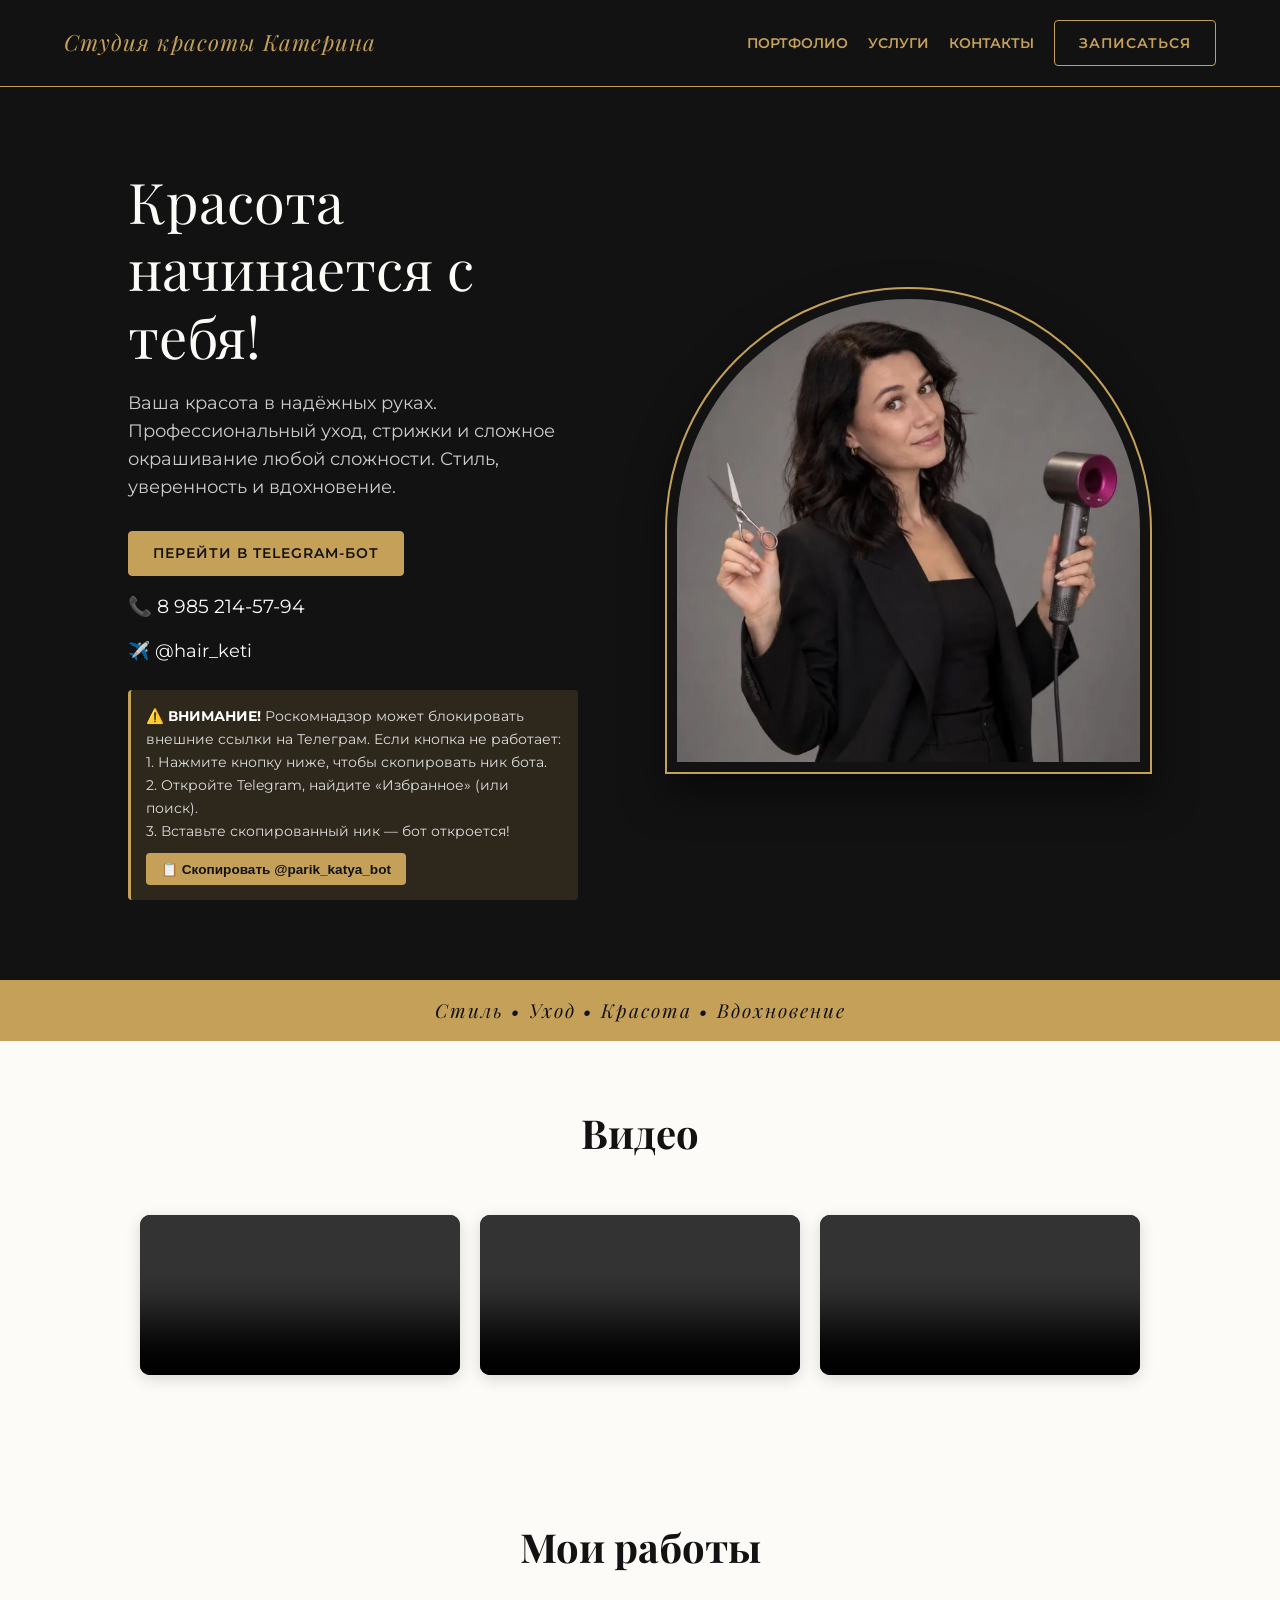
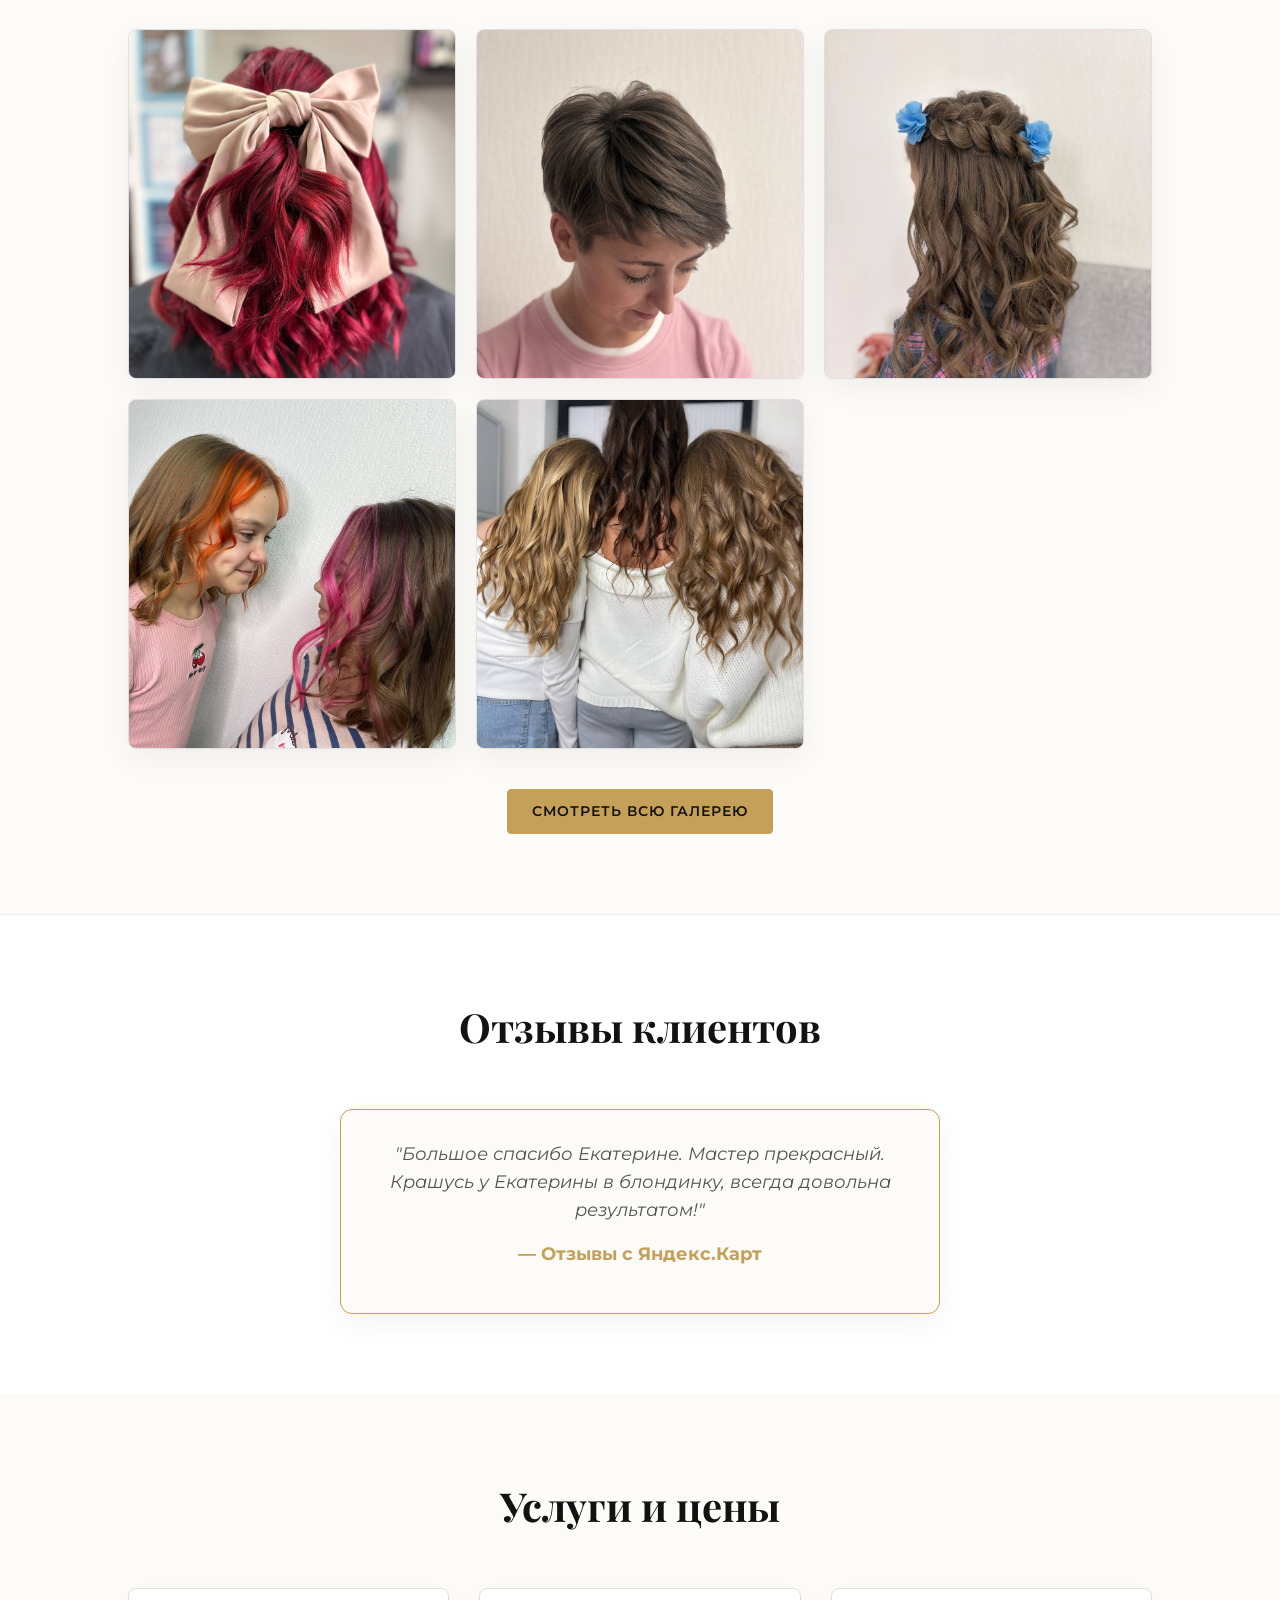
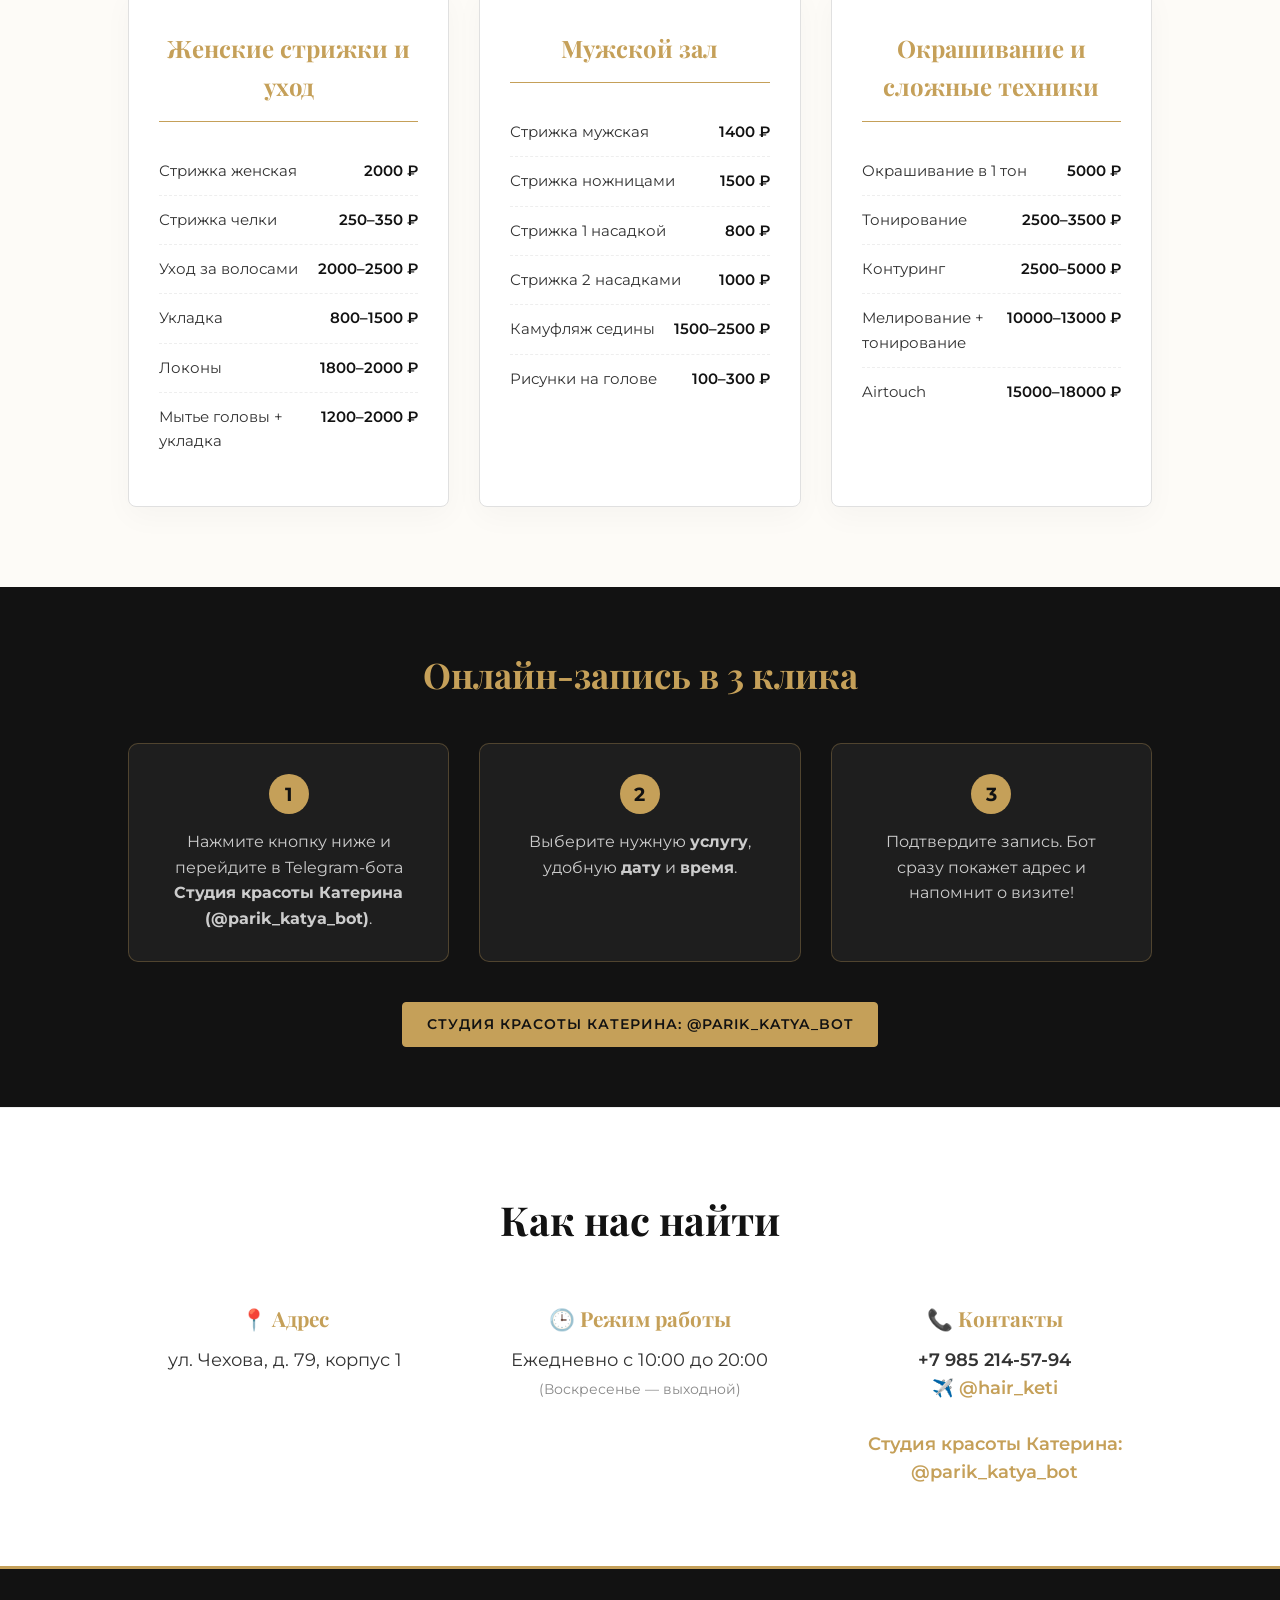
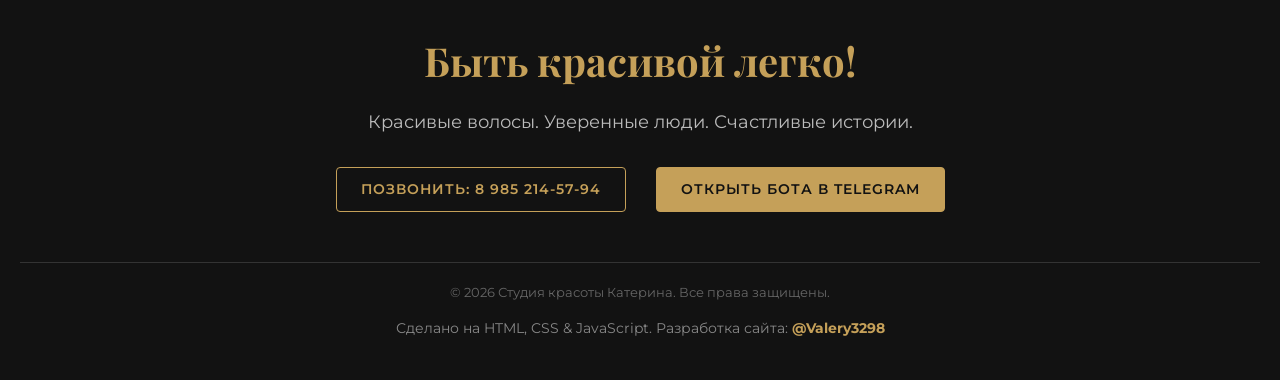
==== commit 92ce669a: "Update index.html" ====
--- a/index.html
+++ b/index.html
@@ -49,18 +49,18 @@
         Стиль • Уход • Красота • Вдохновение
     </div>
 
-    <!-- НОВАЯ СЕКЦИЯ С ВИДЕО -->
+    <!-- СЕКЦИЯ С ВИДЕО (пути обновлены на папку videos) -->
     <section class="media-block">
         <h2 class="section-title">Видео</h2>
         <div class="media-boxes">
             <div class="media-single">
-                <video controls src="dark.mp4"></video>
+                <video controls src="videos/dark.mp4"></video>
             </div>
             <div class="media-single">
-                <video controls src="red.mp4"></video>
+                <video controls src="videos/red.mp4"></video>
             </div>
             <div class="media-single">
-                <video controls src="light.mp4"></video>
+                <video controls src="videos/light.mp4"></video>
             </div>
         </div>
     </section>
--- a/style.css
+++ b/style.css
@@ -95,23 +95,33 @@
     .nav-links { flex-wrap: wrap; justify-content: center; }
 }
 
-/* Стили для секции с видео */
-.video-section {
+/* ============================================================
+   НОВЫЕ СТИЛИ ДЛЯ СЕКЦИИ С ВИДЕО (заменили старые video-section)
+   ============================================================ */
+
+.media-block {
     padding: 60px 20px;
     text-align: center;
 }
 
-.video-grid {
-    display: grid;
-    grid-template-columns: repeat(auto-fit, minmax(300px, 1fr));
+.media-boxes {
+    display: flex;
+    flex-wrap: wrap;
+    justify-content: center;
     gap: 20px;
     max-width: 1200px;
     margin: 0 auto;
 }
 
-.video-item video {
+.media-single {
+    width: 320px; /* Оптимальная ширина для вертикальных видео */
+    max-width: 100%;
+}
+
+.media-single video {
     width: 100%;
     border-radius: 10px;
     box-shadow: 0 4px 15px rgba(0,0,0,0.15);
     background-color: #000; /* Черный фон, пока видео грузится */
+    display: block; 
 }
